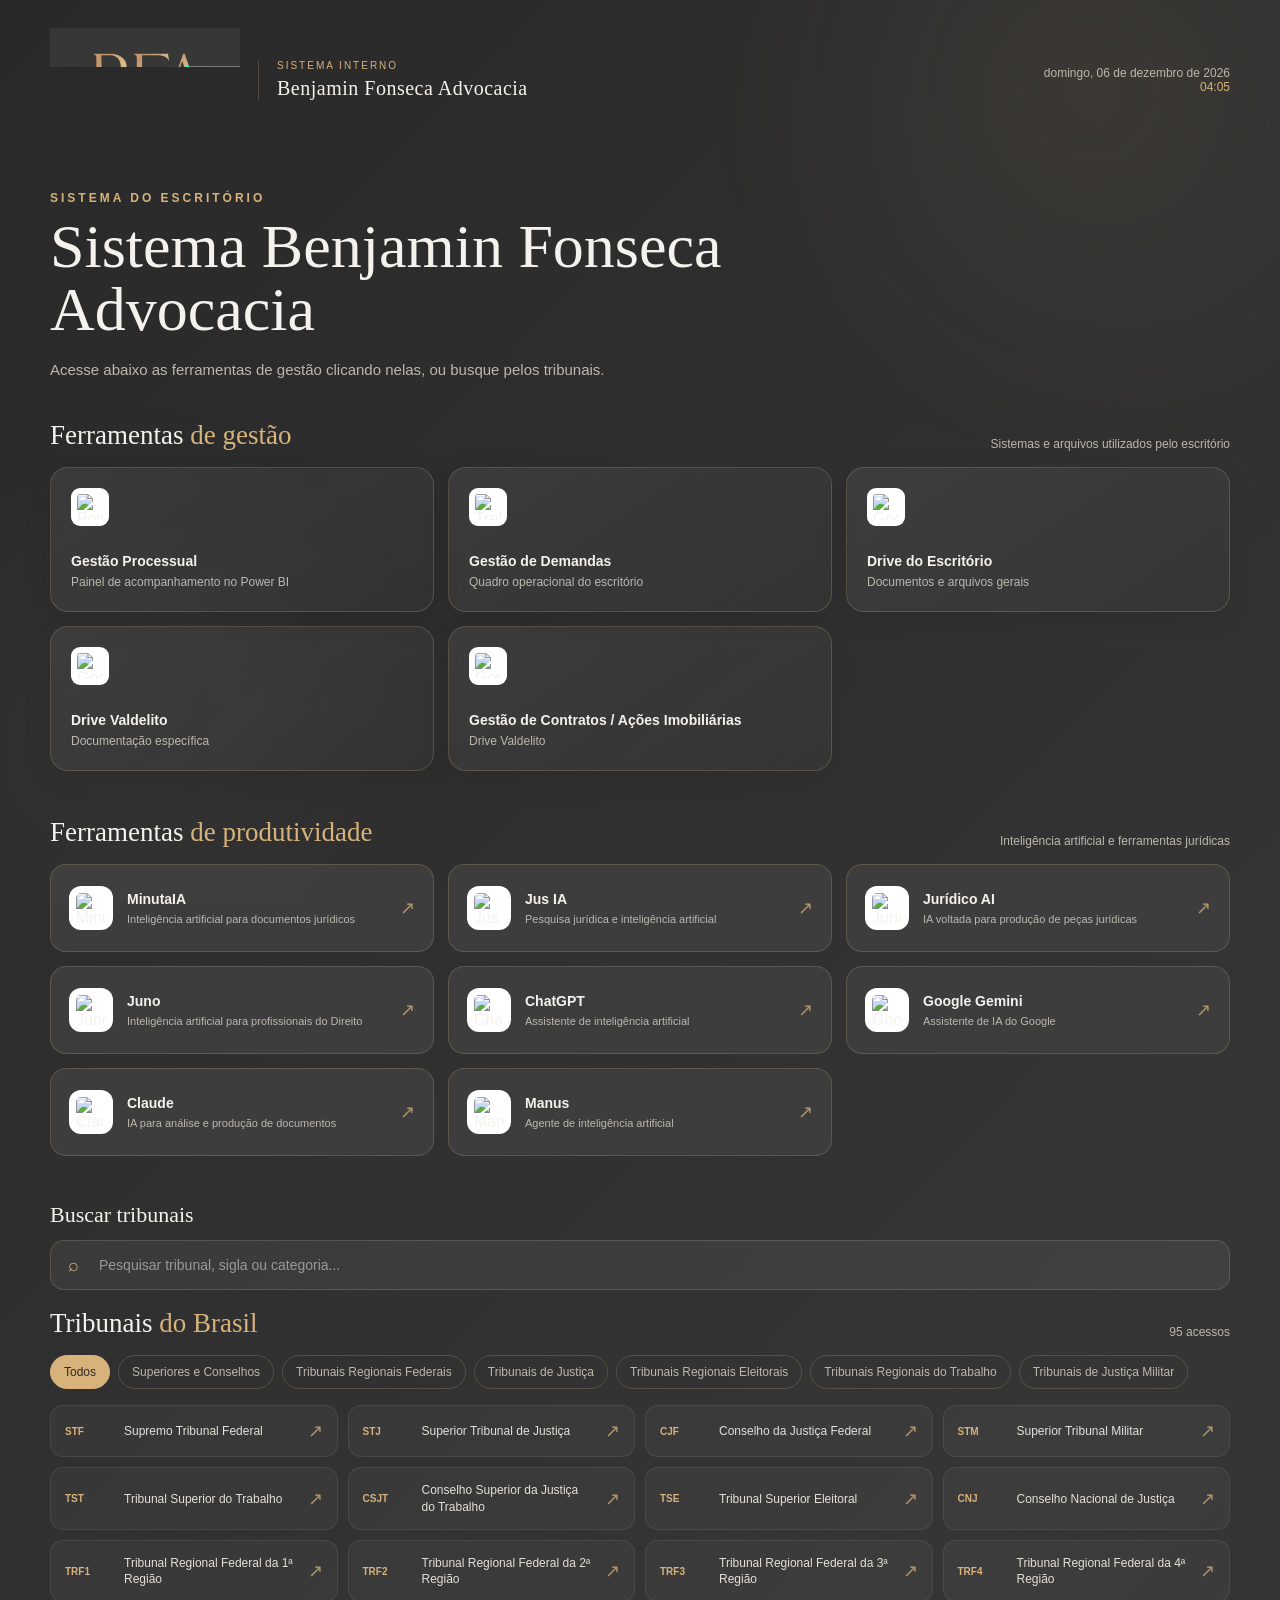
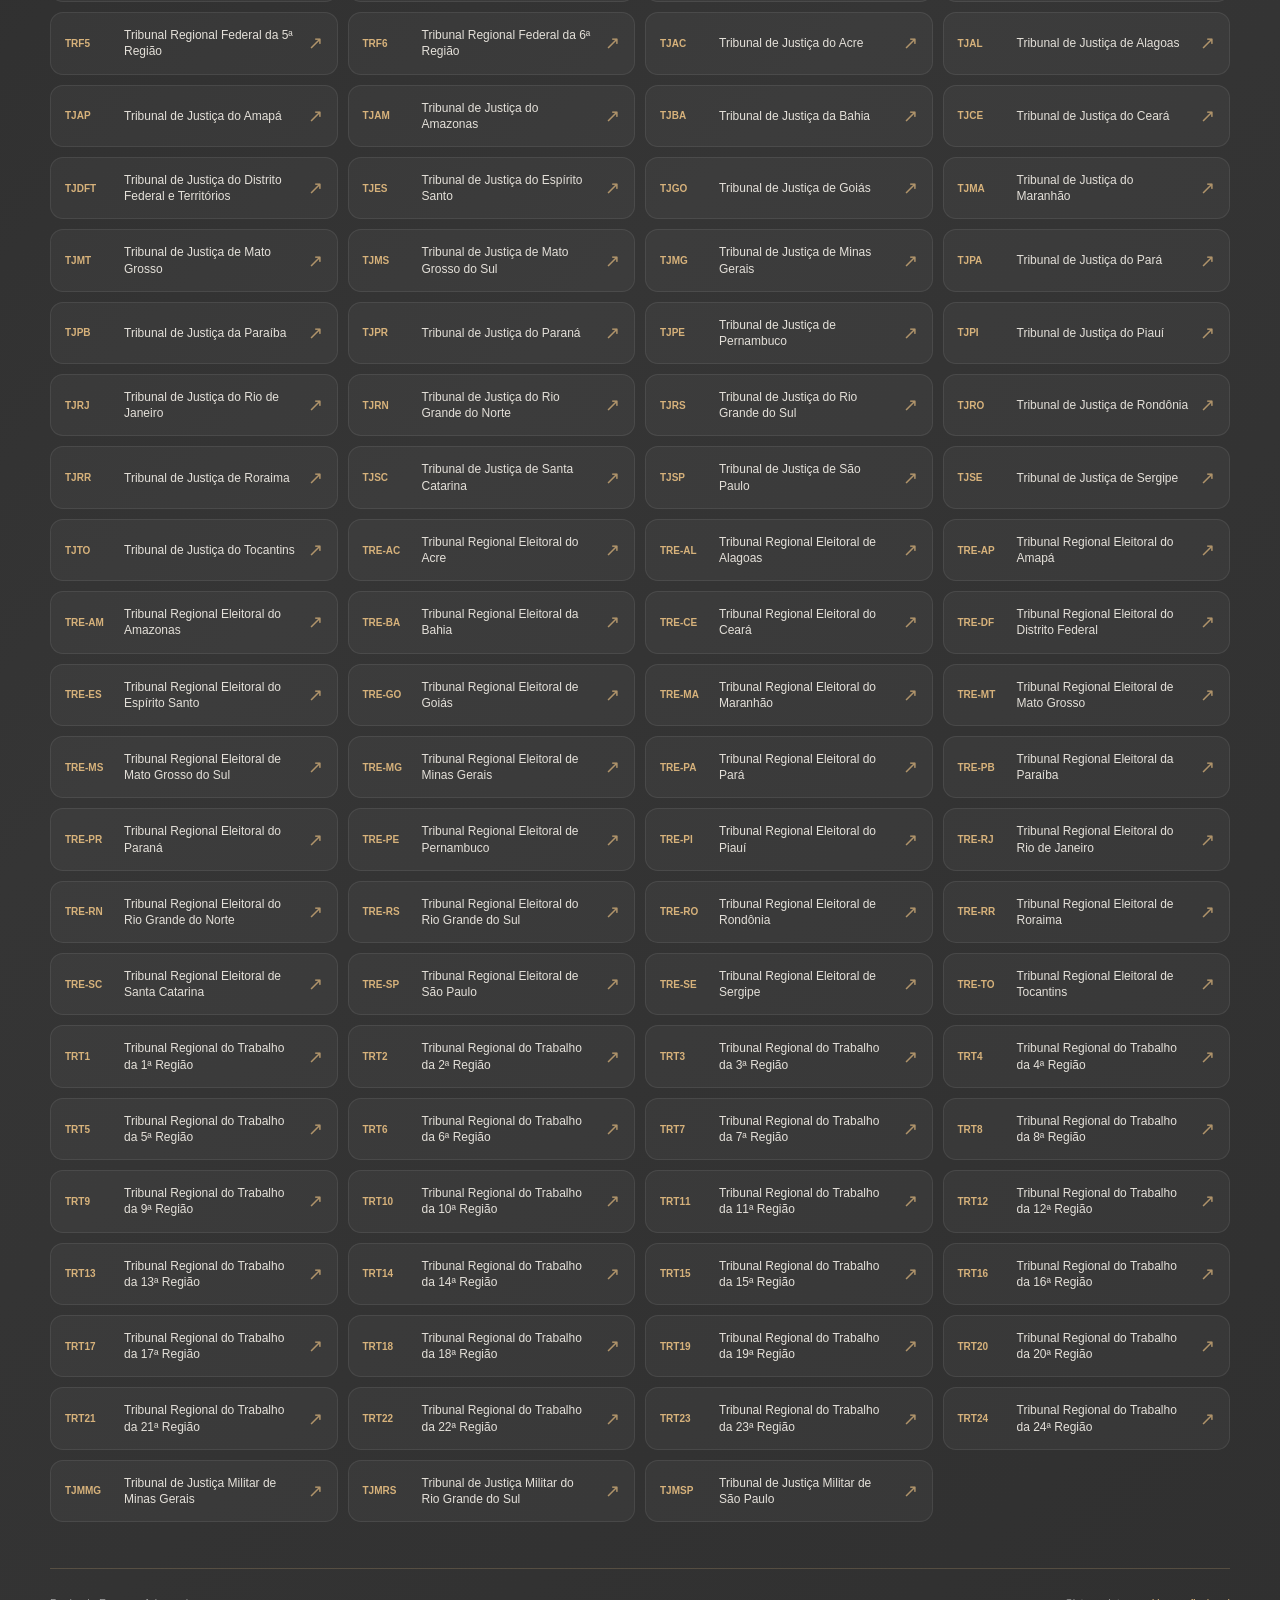
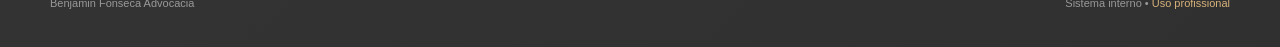
==== index.html @ 6e7e4b99 "INDEX" ====
<!DOCTYPE html>
<html lang="pt-BR">

<head>

<meta charset="UTF-8">
<meta name="viewport" content="width=device-width, initial-scale=1.0">

<title>Sistema Benjamin Fonseca Advocacia</title>

<meta
  name="description"
  content="Sistema interno do escritório Benjamin Fonseca Advocacia."
>

<style>

/* =========================================================
   CONFIGURAÇÕES
========================================================= */

:root{

  --bg:#353535;
  --bg-deep:#292929;

  --panel:#3d3d3d;
  --panel-2:#444444;

  --gold:#d7b27b;
  --gold-light:#efd5a8;

  --text:#f5f2ed;
  --muted:#bdb7ae;

  --border:rgba(215,178,123,.22);

  --shadow:0 20px 55px rgba(0,0,0,.25);

  --radius:18px;

}


/* =========================================================
   BASE
========================================================= */

*{
  box-sizing:border-box;
}

html{
  scroll-behavior:smooth;
}

body{

  margin:0;

  background:
    linear-gradient(
      135deg,
      var(--bg-deep),
      var(--bg) 55%,
      #303030
    );

  color:var(--text);

  font-family:
    Inter,
    Segoe UI,
    Arial,
    sans-serif;

  min-height:100vh;

}

body::before{

  content:"";

  position:fixed;

  inset:0;

  pointer-events:none;

  background:

    radial-gradient(
      circle at 85% 10%,
      rgba(215,178,123,.08),
      transparent 28%
    ),

    radial-gradient(
      circle at 10% 80%,
      rgba(255,255,255,.025),
      transparent 25%
    );

}

a{
  color:inherit;
  text-decoration:none;
}

.container{

  width:min(
    1180px,
    calc(100% - 32px)
  );

  margin:auto;

}


/* =========================================================
   HEADER
========================================================= */

header{
  padding:28px 0 10px;
}

.topbar{

  display:flex;

  align-items:center;

  justify-content:space-between;

  gap:24px;

}

.brand{

  display:flex;

  align-items:center;

  gap:18px;

}

.logo{

  width:190px;

  max-width:42vw;

  height:auto;

  display:block;

}

.brand-copy{

  border-left:1px solid var(--border);

  padding-left:18px;

}

.brand-copy small{

  display:block;

  color:var(--gold);

  letter-spacing:2px;

  text-transform:uppercase;

  font-size:10px;

  margin-bottom:6px;

}

.brand-copy strong{

  font-family:Georgia,serif;

  font-weight:500;

  font-size:20px;

  letter-spacing:.5px;

}

.clock{

  color:var(--muted);

  font-size:12px;

  text-align:right;

}


/* =========================================================
   HERO
========================================================= */

.hero{

  padding:48px 0 38px;

}

.eyebrow{

  color:var(--gold);

  font-size:12px;

  text-transform:uppercase;

  letter-spacing:3px;

  font-weight:700;

}

h1{

  font-family:Georgia,serif;

  font-size:
    clamp(
      34px,
      5vw,
      62px
    );

  font-weight:400;

  line-height:1.02;

  margin:10px 0 16px;

  max-width:780px;

}

.hero p{

  color:var(--muted);

  max-width:720px;

  font-size:15px;

  line-height:1.7;

  margin:0;

}


/* =========================================================
   SEÇÕES
========================================================= */

.section{

  margin:0 0 46px;

}

.section-head{

  display:flex;

  align-items:end;

  justify-content:space-between;

  gap:20px;

  margin-bottom:16px;

}

.section-title{

  font-family:Georgia,serif;

  font-size:27px;

  font-weight:400;

  margin:0;

}

.section-title span{
  color:var(--gold);
}

.section-sub{

  font-size:12px;

  color:var(--muted);

}


/* =========================================================
   FERRAMENTAS DE GESTÃO
========================================================= */

.management-grid{

  display:grid;

  grid-template-columns:
    repeat(
      3,
      1fr
    );

  gap:14px;

}

.management-card{

  background:

    linear-gradient(
      145deg,
      rgba(255,255,255,.065),
      rgba(255,255,255,.025)
    );

  border:1px solid var(--border);

  padding:20px;

  border-radius:var(--radius);

  min-height:145px;

  display:flex;

  flex-direction:column;

  justify-content:space-between;

  gap:22px;

  transition:.22s;

  box-shadow:
    0 8px 30px rgba(0,0,0,.08);

}

.management-card:hover{

  transform:translateY(-4px);

  border-color:
    rgba(
      215,
      178,
      123,
      .55
    );

  box-shadow:var(--shadow);

}


/* LOGOS DE SISTEMAS */

.system-logo{

  width:38px;

  height:38px;

  object-fit:contain;

  background:#fff;

  border-radius:9px;

  padding:6px;

}

.management-card h3{

  margin:0 0 5px;

  font-size:14px;

  font-weight:700;

}

.management-card p{

  margin:0;

  color:var(--muted);

  font-size:12px;

  line-height:1.45;

}


/* =========================================================
   PRODUTIVIDADE
========================================================= */

.productivity-grid{

  display:grid;

  grid-template-columns:
    repeat(
      3,
      1fr
    );

  gap:14px;

}

.productivity-card{

  background:var(--panel);

  border:1px solid var(--border);

  border-radius:16px;

  padding:18px;

  display:flex;

  align-items:center;

  gap:14px;

  min-height:88px;

  transition:.2s;

}

.productivity-card:hover{

  background:var(--panel-2);

  transform:translateY(-2px);

  border-color:
    rgba(
      215,
      178,
      123,
      .5
    );

}

.productivity-logo{

  width:44px;

  height:44px;

  border-radius:12px;

  background:#fff;

  padding:7px;

  object-fit:contain;

  flex:none;

}

.productivity-info{

  min-width:0;

  flex:1;

}

.productivity-title{

  font-size:14px;

  font-weight:700;

  margin-bottom:5px;

}

.productivity-desc{

  font-size:11px;

  color:var(--muted);

  line-height:1.35;

}

.arrow{

  color:var(--gold);

  font-size:18px;

  opacity:.75;

}


/* =========================================================
   PESQUISA DE TRIBUNAIS
========================================================= */

.search-section{

  margin-top:8px;

  margin-bottom:18px;

}

.search-section-title{

  font-family:Georgia,serif;

  font-size:22px;

  font-weight:400;

  margin:0 0 12px;

}

.search-wrap{

  position:relative;

}

.search{

  width:100%;

  padding:
    16px
    20px
    16px
    48px;

  background:
    rgba(
      255,
      255,
      255,
      .055
    );

  border:
    1px
    solid
    var(--border);

  border-radius:14px;

  color:var(--text);

  font-size:14px;

  outline:none;

  transition:.2s;

}

.search:focus{

  border-color:var(--gold);

  box-shadow:
    0 0 0 3px
    rgba(
      215,
      178,
      123,
      .1
    );

}

.search::placeholder{
  color:#999;
}

.search-icon{

  position:absolute;

  left:18px;

  top:50%;

  transform:
    translateY(-50%);

  color:var(--gold);

  font-size:18px;

}


/* =========================================================
   FILTROS
========================================================= */

.tribunal-toolbar{

  display:flex;

  gap:8px;

  flex-wrap:wrap;

  margin-bottom:16px;

}

.filter{

  border:
    1px
    solid
    var(--border);

  background:transparent;

  color:var(--muted);

  padding:
    9px
    13px;

  border-radius:999px;

  cursor:pointer;

  font-size:12px;

  transition:.2s;

}

.filter:hover,
.filter.active{

  background:var(--gold);

  border-color:var(--gold);

  color:#2c2a27;

}


/* =========================================================
   TRIBUNAIS
========================================================= */

.tribunal-grid{

  display:grid;

  grid-template-columns:
    repeat(
      4,
      1fr
    );

  gap:10px;

}

.tribunal{

  background:
    rgba(
      255,
      255,
      255,
      .035
    );

  border:
    1px
    solid
    rgba(
      255,
      255,
      255,
      .08
    );

  border-radius:13px;

  padding:14px;

  display:flex;

  align-items:center;

  gap:11px;

  transition:.2s;

}

.tribunal:hover{

  border-color:var(--gold);

  background:
    rgba(
      215,
      178,
      123,
      .07
    );

}

.tribunal .sigla{

  font-size:10px;

  font-weight:800;

  color:var(--gold);

  min-width:48px;

}

.tribunal .nome{

  font-size:12px;

  line-height:1.35;

  color:#e4e0d9;

  flex:1;

}

.empty{

  display:none;

  text-align:center;

  color:var(--muted);

  padding:40px;

  border:
    1px dashed
    var(--border);

  border-radius:14px;

}


/* =========================================================
   FOOTER
========================================================= */

footer{

  border-top:
    1px
    solid
    var(--border);

  margin-top:55px;

  padding:
    28px
    0
    38px;

  color:#999;

  font-size:11px;

  display:flex;

  justify-content:space-between;

  gap:20px;

}

.gold{
  color:var(--gold);
}


/* =========================================================
   RESPONSIVIDADE
========================================================= */

@media(max-width:1050px){

  .management-grid{

    grid-template-columns:
      repeat(
        2,
        1fr
      );

  }

  .productivity-grid{

    grid-template-columns:
      repeat(
        2,
        1fr
      );

  }

  .tribunal-grid{

    grid-template-columns:
      repeat(
        3,
        1fr
      );

  }

}


@media(max-width:700px){

  .container{

    width:
      min(
        100% - 22px,
        1180px
      );

  }

  .topbar{

    align-items:flex-start;

  }

  .brand-copy{

    display:none;

  }

  .logo{

    width:155px;

  }

  .clock{

    font-size:10px;

  }

  .hero{

    padding-top:30px;

  }

  .management-grid,
  .productivity-grid,
  .tribunal-grid{

    grid-template-columns:1fr;

  }

  .section-head{

    display:block;

  }

  .section-sub{

    margin-top:5px;

  }

  footer{

    display:block;

  }

  footer div+div{

    margin-top:8px;

  }

}

</style>

</head>


<body>


<!-- =====================================================
     HEADER
===================================================== -->

<header>

  <div class="container topbar">

    <div class="brand">

      <img
        class="logo"
        src="[data-uri]"
        alt="Benjamin Fonseca Advocacia"
      >

      <div class="brand-copy">

        <small>
          Sistema interno
        </small>

        <strong>
          Benjamin Fonseca Advocacia
        </strong>

      </div>

    </div>


    <div
      class="clock"
      id="clock"
    ></div>

  </div>

</header>


<main class="container">


<!-- =====================================================
     HERO
===================================================== -->

<section class="hero">

  <div class="eyebrow">
    Sistema do escritório
  </div>

  <h1>
    Sistema Benjamin Fonseca Advocacia
  </h1>

  <p>
    Acesse abaixo as ferramentas de gestão clicando nelas,
    ou busque pelos tribunais.
  </p>

</section>


<!-- =====================================================
     FERRAMENTAS DE GESTÃO
===================================================== -->

<section class="section">

  <div class="section-head">

    <h2 class="section-title">
      Ferramentas <span>de gestão</span>
    </h2>

    <div class="section-sub">
      Sistemas e arquivos utilizados pelo escritório
    </div>

  </div>


  <div class="management-grid">


    <!-- POWER BI -->

    <a
      class="management-card"
      href="https://app.powerbi.com/view?r=eyJrIjoiNjU4NDcyMmMtZjQxNy00ODdjLTg0ZmMtYjk2MGNjM2FkNTk2IiwidCI6IjFmM2RkMmViLTkyODQtNGFjNi05ZjdhLTgzMzg2NzQ4YzA4NSJ9"
      target="_blank"
      rel="noopener"
    >

      <img
        class="system-logo"
        src="https://cdn.jsdelivr.net/gh/callback-io/allogo@main/public/logos/microsoft-power-bi/icon.svg"
        alt="Power BI"
      >

      <div>

        <h3>
          Gestão Processual
        </h3>

        <p>
          Painel de acompanhamento no Power BI
        </p>

      </div>

    </a>


    <!-- TRELLO -->

    <a
      class="management-card"
      href="https://trello.com/invite/b/674753f0cdec78a2918a9892/ATTI285c50447ba56c306487909a9721a64515A91D41/bfa-escritorio"
      target="_blank"
      rel="noopener"
    >

      <img
        class="system-logo"
        src="https://cdn.simpleicons.org/trello"
        alt="Trello"
      >

      <div>

        <h3>
          Gestão de Demandas
        </h3>

        <p>
          Quadro operacional do escritório
        </p>

      </div>

    </a>


    <!-- DRIVE ESCRITÓRIO -->

    <a
      class="management-card"
      href="https://drive.google.com/drive/folders/1m3Hf25ZD8gR4H83LmfCGRsY1KVlo8OyO?usp=drive_link"
      target="_blank"
      rel="noopener"
    >

      <img
        class="system-logo"
        src="https://cdn.simpleicons.org/googledrive"
        alt="Google Drive"
      >

      <div>

        <h3>
          Drive do Escritório
        </h3>

        <p>
          Documentos e arquivos gerais
        </p>

      </div>

    </a>


    <!-- DRIVE VALDELITO -->

    <a
      class="management-card"
      href="https://drive.google.com/drive/folders/1L8uz18mrpIVjkOzMv6C6_qCUhYtvR7qI?usp=drive_link"
      target="_blank"
      rel="noopener"
    >

      <img
        class="system-logo"
        src="https://cdn.simpleicons.org/googledrive"
        alt="Google Drive"
      >

      <div>

        <h3>
          Drive Valdelito
        </h3>

        <p>
          Documentação específica
        </p>

      </div>

    </a>


    <!-- GESTÃO DE CONTRATOS -->

    <a
      class="management-card"
      href="https://drive.google.com/drive/folders/1Rdos-6yvR7OeaDCBEQgRbEMdGSjnVntN?usp=drive_link"
      target="_blank"
      rel="noopener"
    >

      <img
        class="system-logo"
        src="https://cdn.simpleicons.org/googledrive"
        alt="Google Drive"
      >

      <div>

        <h3>
          Gestão de Contratos / Ações Imobiliárias
        </h3>

        <p>
          Drive Valdelito
        </p>

      </div>

    </a>


  </div>

</section>


<!-- =====================================================
     FERRAMENTAS DE PRODUTIVIDADE
===================================================== -->

<section class="section">

  <div class="section-head">

    <h2 class="section-title">
      Ferramentas <span>de produtividade</span>
    </h2>

    <div class="section-sub">
      Inteligência artificial e ferramentas jurídicas
    </div>

  </div>


  <div class="productivity-grid">


    <!-- MINUTA IA -->

    <a
      class="productivity-card"
      href="https://www.minutaia.com.br/login?callbackUrl=https%3A%2F%2Fminutaia.com.br%2Fhome"
      target="_blank"
      rel="noopener"
    >

      <img
        class="productivity-logo"
        src="https://www.google.com/s2/favicons?sz=128&domain=minutaia.com.br"
        alt="MinutaIA"
      >

      <div class="productivity-info">

        <div class="productivity-title">
          MinutaIA
        </div>

        <div class="productivity-desc">
          Inteligência artificial para documentos jurídicos
        </div>

      </div>

      <div class="arrow">
        ↗
      </div>

    </a>


    <!-- JUS IA -->

    <a
      class="productivity-card"
      href="https://ia.jusbrasil.com.br/conversa"
      target="_blank"
      rel="noopener"
    >

      <img
        class="productivity-logo"
        src="https://www.google.com/s2/favicons?sz=128&domain=ia.jusbrasil.com.br"
        alt="Jus IA"
      >

      <div class="productivity-info">

        <div class="productivity-title">
          Jus IA
        </div>

        <div class="productivity-desc">
          Pesquisa jurídica e inteligência artificial
        </div>

      </div>

      <div class="arrow">
        ↗
      </div>

    </a>


    <!-- JURÍDICO AI -->

    <a
      class="productivity-card"
      href="https://juridico.ai/"
      target="_blank"
      rel="noopener"
    >

      <img
        class="productivity-logo"
        src="https://www.google.com/s2/favicons?sz=128&domain=juridico.ai"
        alt="Jurídico AI"
      >

      <div class="productivity-info">

        <div class="productivity-title">
          Jurídico AI
        </div>

        <div class="productivity-desc">
          IA voltada para produção de peças jurídicas
        </div>

      </div>

      <div class="arrow">
        ↗
      </div>

    </a>


    <!-- JUNO -->

    <a
      class="productivity-card"
      href="https://juno.ia.br/"
      target="_blank"
      rel="noopener"
    >

      <img
        class="productivity-logo"
        src="https://www.google.com/s2/favicons?sz=128&domain=juno.ia.br"
        alt="Juno"
      >

      <div class="productivity-info">

        <div class="productivity-title">
          Juno
        </div>

        <div class="productivity-desc">
          Inteligência artificial para profissionais do Direito
        </div>

      </div>

      <div class="arrow">
        ↗
      </div>

    </a>


    <!-- CHATGPT -->

    <a
      class="productivity-card"
      href="https://chatgpt.com/"
      target="_blank"
      rel="noopener"
    >

      <img
        class="productivity-logo"
        src="https://cdn.simpleicons.org/openai"
        alt="ChatGPT"
      >

      <div class="productivity-info">

        <div class="productivity-title">
          ChatGPT
        </div>

        <div class="productivity-desc">
          Assistente de inteligência artificial
        </div>

      </div>

      <div class="arrow">
        ↗
      </div>

    </a>


    <!-- GEMINI -->

    <a
      class="productivity-card"
      href="https://gemini.google.com/"
      target="_blank"
      rel="noopener"
    >

      <img
        class="productivity-logo"
        src="https://cdn.simpleicons.org/googlegemini"
        alt="Google Gemini"
      >

      <div class="productivity-info">

        <div class="productivity-title">
          Google Gemini
        </div>

        <div class="productivity-desc">
          Assistente de IA do Google
        </div>

      </div>

      <div class="arrow">
        ↗
      </div>

    </a>


    <!-- CLAUDE -->

    <a
      class="productivity-card"
      href="https://claude.ai/"
      target="_blank"
      rel="noopener"
    >

      <img
        class="productivity-logo"
        src="https://cdn.simpleicons.org/claude"
        alt="Claude"
      >

      <div class="productivity-info">

        <div class="productivity-title">
          Claude
        </div>

        <div class="productivity-desc">
          IA para análise e produção de documentos
        </div>

      </div>

      <div class="arrow">
        ↗
      </div>

    </a>


    <!-- MANUS -->

    <a
      class="productivity-card"
      href="https://manus.im/app"
      target="_blank"
      rel="noopener"
    >

      <img
        class="productivity-logo"
        src="https://www.google.com/s2/favicons?sz=128&domain=manus.im"
        alt="Manus"
      >

      <div class="productivity-info">

        <div class="productivity-title">
          Manus
        </div>

        <div class="productivity-desc">
          Agente de inteligência artificial
        </div>

      </div>

      <div class="arrow">
        ↗
      </div>

    </a>


  </div>

</section>


<!-- =====================================================
     BUSCA DE TRIBUNAIS
===================================================== -->

<section class="search-section">

  <h2 class="search-section-title">
    Buscar tribunais
  </h2>

  <div class="search-wrap">

    <span class="search-icon">
      ⌕
    </span>

    <input
      id="search"
      class="search"
      type="search"
      placeholder="Pesquisar tribunal, sigla ou categoria..."
      autocomplete="off"
    >

  </div>

</section>


<!-- =====================================================
     TRIBUNAIS
===================================================== -->

<section
  class="section"
  id="tribunais"
>

  <div class="section-head">

    <h2 class="section-title">
      Tribunais <span>do Brasil</span>
    </h2>

    <div
      class="section-sub"
      id="count"
    ></div>

  </div>


  <div
    class="tribunal-toolbar"
    id="filters"
  ></div>


  <div
    class="tribunal-grid"
    id="tribunals"
  ></div>


  <div
    class="empty"
    id="empty"
  >
    Nenhum tribunal encontrado para a pesquisa.
  </div>

</section>


</main>


<!-- =====================================================
     FOOTER
===================================================== -->

<footer class="container">

  <div>
    Benjamin Fonseca Advocacia
  </div>

  <div>
    Sistema interno •
    <span class="gold">
      Uso profissional
    </span>
  </div>

</footer>


<script>


/* =========================================================
   TRIBUNAIS
========================================================= */

const tribunais = {


  "Superiores e Conselhos": [

    [
      "STF",
      "Supremo Tribunal Federal",
      "https://www.stf.jus.br/"
    ],

    [
      "STJ",
      "Superior Tribunal de Justiça",
      "https://www.stj.jus.br/"
    ],

    [
      "CJF",
      "Conselho da Justiça Federal",
      "https://www.cjf.jus.br/"
    ],

    [
      "STM",
      "Superior Tribunal Militar",
      "https://www.stm.jus.br/"
    ],

    [
      "TST",
      "Tribunal Superior do Trabalho",
      "https://www.tst.jus.br/"
    ],

    [
      "CSJT",
      "Conselho Superior da Justiça do Trabalho",
      "https://www.csjt.jus.br/"
    ],

    [
      "TSE",
      "Tribunal Superior Eleitoral",
      "https://www.tse.jus.br/"
    ],

    [
      "CNJ",
      "Conselho Nacional de Justiça",
      "https://www.cnj.jus.br/"
    ]

  ],


  "Tribunais Regionais Federais": [

    [
      "TRF1",
      "Tribunal Regional Federal da 1ª Região",
      "https://www.trf1.jus.br/"
    ],

    [
      "TRF2",
      "Tribunal Regional Federal da 2ª Região",
      "https://www.trf2.jus.br/"
    ],

    [
      "TRF3",
      "Tribunal Regional Federal da 3ª Região",
      "https://www.trf3.jus.br/"
    ],

    [
      "TRF4",
      "Tribunal Regional Federal da 4ª Região",
      "https://www.trf4.jus.br/"
    ],

    [
      "TRF5",
      "Tribunal Regional Federal da 5ª Região",
      "https://www.trf5.jus.br/"
    ],

    [
      "TRF6",
      "Tribunal Regional Federal da 6ª Região",
      "https://www.trf6.jus.br/"
    ]

  ],


  "Tribunais de Justiça": [

    [
      "TJAC",
      "Tribunal de Justiça do Acre",
      "https://www.tjac.jus.br/"
    ],

    [
      "TJAL",
      "Tribunal de Justiça de Alagoas",
      "https://www.tjal.jus.br/"
    ],

    [
      "TJAP",
      "Tribunal de Justiça do Amapá",
      "https://www.tjap.jus.br/"
    ],

    [
      "TJAM",
      "Tribunal de Justiça do Amazonas",
      "https://www.tjam.jus.br/"
    ],

    [
      "TJBA",
      "Tribunal de Justiça da Bahia",
      "https://www.tjba.jus.br/"
    ],

    [
      "TJCE",
      "Tribunal de Justiça do Ceará",
      "https://www.tjce.jus.br/"
    ],

    [
      "TJDFT",
      "Tribunal de Justiça do Distrito Federal e Territórios",
      "https://www.tjdft.jus.br/"
    ],

    [
      "TJES",
      "Tribunal de Justiça do Espírito Santo",
      "https://www.tjes.jus.br/"
    ],

    [
      "TJGO",
      "Tribunal de Justiça de Goiás",
      "https://www.tjgo.jus.br/"
    ],

    [
      "TJMA",
      "Tribunal de Justiça do Maranhão",
      "https://www.tjma.jus.br/"
    ],

    [
      "TJMT",
      "Tribunal de Justiça de Mato Grosso",
      "https://www.tjmt.jus.br/"
    ],

    [
      "TJMS",
      "Tribunal de Justiça de Mato Grosso do Sul",
      "https://www.tjms.jus.br/"
    ],

    [
      "TJMG",
      "Tribunal de Justiça de Minas Gerais",
      "https://www.tjmg.jus.br/"
    ],

    [
      "TJPA",
      "Tribunal de Justiça do Pará",
      "https://www.tjpa.jus.br/"
    ],

    [
      "TJPB",
      "Tribunal de Justiça da Paraíba",
      "https://www.tjpb.jus.br/"
    ],

    [
      "TJPR",
      "Tribunal de Justiça do Paraná",
      "https://www.tjpr.jus.br/"
    ],

    [
      "TJPE",
      "Tribunal de Justiça de Pernambuco",
      "https://www.tjpe.jus.br/"
    ],

    [
      "TJPI",
      "Tribunal de Justiça do Piauí",
      "https://www.tjpi.jus.br/"
    ],

    [
      "TJRJ",
      "Tribunal de Justiça do Rio de Janeiro",
      "https://www.tjrj.jus.br/"
    ],

    [
      "TJRN",
      "Tribunal de Justiça do Rio Grande do Norte",
      "https://www.tjrn.jus.br/"
    ],

    [
      "TJRS",
      "Tribunal de Justiça do Rio Grande do Sul",
      "https://www.tjrs.jus.br/"
    ],

    [
      "TJRO",
      "Tribunal de Justiça de Rondônia",
      "https://www.tjro.jus.br/"
    ],

    [
      "TJRR",
      "Tribunal de Justiça de Roraima",
      "https://www.tjrr.jus.br/"
    ],

    [
      "TJSC",
      "Tribunal de Justiça de Santa Catarina",
      "https://www.tjsc.jus.br/"
    ],

    [
      "TJSP",
      "Tribunal de Justiça de São Paulo",
      "https://www.tjsp.jus.br/"
    ],

    [
      "TJSE",
      "Tribunal de Justiça de Sergipe",
      "https://www.tjse.jus.br/"
    ],

    [
      "TJTO",
      "Tribunal de Justiça do Tocantins",
      "https://www.tjto.jus.br/"
    ]

  ],


  "Tribunais Regionais Eleitorais": [

    ["TRE-AC","Tribunal Regional Eleitoral do Acre","https://www.tre-ac.jus.br/"],
    ["TRE-AL","Tribunal Regional Eleitoral de Alagoas","https://www.tre-al.jus.br/"],
    ["TRE-AP","Tribunal Regional Eleitoral do Amapá","https://www.tre-ap.jus.br/"],
    ["TRE-AM","Tribunal Regional Eleitoral do Amazonas","https://www.tre-am.jus.br/"],
    ["TRE-BA","Tribunal Regional Eleitoral da Bahia","https://www.tre-ba.jus.br/"],
    ["TRE-CE","Tribunal Regional Eleitoral do Ceará","https://www.tre-ce.jus.br/"],
    ["TRE-DF","Tribunal Regional Eleitoral do Distrito Federal","https://www.tre-df.jus.br/"],
    ["TRE-ES","Tribunal Regional Eleitoral do Espírito Santo","https://www.tre-es.jus.br/"],
    ["TRE-GO","Tribunal Regional Eleitoral de Goiás","https://www.tre-go.jus.br/"],
    ["TRE-MA","Tribunal Regional Eleitoral do Maranhão","https://www.tre-ma.jus.br/"],
    ["TRE-MT","Tribunal Regional Eleitoral de Mato Grosso","https://www.tre-mt.jus.br/"],
    ["TRE-MS","Tribunal Regional Eleitoral de Mato Grosso do Sul","https://www.tre-ms.jus.br/"],
    ["TRE-MG","Tribunal Regional Eleitoral de Minas Gerais","https://www.tre-mg.jus.br/"],
    ["TRE-PA","Tribunal Regional Eleitoral do Pará","https://www.tre-pa.jus.br/"],
    ["TRE-PB","Tribunal Regional Eleitoral da Paraíba","https://www.tre-pb.jus.br/"],
    ["TRE-PR","Tribunal Regional Eleitoral do Paraná","https://www.tre-pr.jus.br/"],
    ["TRE-PE","Tribunal Regional Eleitoral de Pernambuco","https://www.tre-pe.jus.br/"],
    ["TRE-PI","Tribunal Regional Eleitoral do Piauí","https://www.tre-pi.jus.br/"],
    ["TRE-RJ","Tribunal Regional Eleitoral do Rio de Janeiro","https://www.tre-rj.jus.br/"],
    ["TRE-RN","Tribunal Regional Eleitoral do Rio Grande do Norte","https://www.tre-rn.jus.br/"],
    ["TRE-RS","Tribunal Regional Eleitoral do Rio Grande do Sul","https://www.tre-rs.jus.br/"],
    ["TRE-RO","Tribunal Regional Eleitoral de Rondônia","https://www.tre-ro.jus.br/"],
    ["TRE-RR","Tribunal Regional Eleitoral de Roraima","https://www.tre-rr.jus.br/"],
    ["TRE-SC","Tribunal Regional Eleitoral de Santa Catarina","https://www.tre-sc.jus.br/"],
    ["TRE-SP","Tribunal Regional Eleitoral de São Paulo","https://www.tre-sp.jus.br/"],
    ["TRE-SE","Tribunal Regional Eleitoral de Sergipe","https://www.tre-se.jus.br/"],
    ["TRE-TO","Tribunal Regional Eleitoral de Tocantins","https://www.tre-to.jus.br/"]

  ],


  "Tribunais Regionais do Trabalho": [

    ["TRT1","Tribunal Regional do Trabalho da 1ª Região","https://www.trt1.jus.br/"],
    ["TRT2","Tribunal Regional do Trabalho da 2ª Região","https://www.trt2.jus.br/"],
    ["TRT3","Tribunal Regional do Trabalho da 3ª Região","https://www.trt3.jus.br/"],
    ["TRT4","Tribunal Regional do Trabalho da 4ª Região","https://www.trt4.jus.br/"],
    ["TRT5","Tribunal Regional do Trabalho da 5ª Região","https://www.trt5.jus.br/"],
    ["TRT6","Tribunal Regional do Trabalho da 6ª Região","https://www.trt6.jus.br/"],
    ["TRT7","Tribunal Regional do Trabalho da 7ª Região","https://www.trt7.jus.br/"],
    ["TRT8","Tribunal Regional do Trabalho da 8ª Região","https://www.trt8.jus.br/"],
    ["TRT9","Tribunal Regional do Trabalho da 9ª Região","https://www.trt9.jus.br/"],
    ["TRT10","Tribunal Regional do Trabalho da 10ª Região","https://www.trt10.jus.br/"],
    ["TRT11","Tribunal Regional do Trabalho da 11ª Região","https://www.trt11.jus.br/"],
    ["TRT12","Tribunal Regional do Trabalho da 12ª Região","https://www.trt12.jus.br/"],
    ["TRT13","Tribunal Regional do Trabalho da 13ª Região","https://www.trt13.jus.br/"],
    ["TRT14","Tribunal Regional do Trabalho da 14ª Região","https://www.trt14.jus.br/"],
    ["TRT15","Tribunal Regional do Trabalho da 15ª Região","https://www.trt15.jus.br/"],
    ["TRT16","Tribunal Regional do Trabalho da 16ª Região","https://www.trt16.jus.br/"],
    ["TRT17","Tribunal Regional do Trabalho da 17ª Região","https://www.trt17.jus.br/"],
    ["TRT18","Tribunal Regional do Trabalho da 18ª Região","https://www.trt18.jus.br/"],
    ["TRT19","Tribunal Regional do Trabalho da 19ª Região","https://www.trt19.jus.br/"],
    ["TRT20","Tribunal Regional do Trabalho da 20ª Região","https://www.trt20.jus.br/"],
    ["TRT21","Tribunal Regional do Trabalho da 21ª Região","https://www.trt21.jus.br/"],
    ["TRT22","Tribunal Regional do Trabalho da 22ª Região","https://www.trt22.jus.br/"],
    ["TRT23","Tribunal Regional do Trabalho da 23ª Região","https://www.trt23.jus.br/"],
    ["TRT24","Tribunal Regional do Trabalho da 24ª Região","https://www.trt24.jus.br/"]

  ],


  "Tribunais de Justiça Militar": [

    [
      "TJMMG",
      "Tribunal de Justiça Militar de Minas Gerais",
      "https://www.tjmmg.jus.br/"
    ],

    [
      "TJMRS",
      "Tribunal de Justiça Militar do Rio Grande do Sul",
      "https://www.tjmrs.jus.br/"
    ],

    [
      "TJMSP",
      "Tribunal de Justiça Militar de São Paulo",
      "https://www.tjmsp.jus.br/"
    ]

  ]

};


/* =========================================================
   TRANSFORMAR EM ARRAY ÚNICO
========================================================= */

const allItems =
  Object.entries(tribunais)
  .flatMap(
    ([categoria,itens]) =>
      itens.map(
        ([sigla,nome,url]) => ({
          categoria,
          sigla,
          nome,
          url
        })
      )
  );


/* =========================================================
   ELEMENTOS
========================================================= */

const filters =
  document.getElementById(
    "filters"
  );

const grid =
  document.getElementById(
    "tribunals"
  );

const search =
  document.getElementById(
    "search"
  );

const count =
  document.getElementById(
    "count"
  );

const empty =
  document.getElementById(
    "empty"
  );


let categoriaAtiva =
  "Todos";


/* =========================================================
   CRIAR FILTROS
========================================================= */

function criarFiltros(){

  const cats = [
    "Todos",
    ...Object.keys(tribunais)
  ];


  filters.innerHTML =
    cats.map(
      cat => `

        <button
          class="filter ${
            cat === "Todos"
              ? "active"
              : ""
          }"
          data-cat="${cat}"
        >
          ${cat}
        </button>

      `
    ).join("");


  filters
    .querySelectorAll(".filter")
    .forEach(
      btn => {

        btn.addEventListener(
          "click",
          () => {

            categoriaAtiva =
              btn.dataset.cat;


            filters
              .querySelectorAll(
                ".filter"
              )
              .forEach(
                b =>
                  b.classList.remove(
                    "active"
                  )
              );


            btn.classList.add(
              "active"
            );


            render();

          }
        );

      }
    );

}


/* =========================================================
   RENDER
========================================================= */

function render(){

  const q =
    search.value
      .trim()
      .toLowerCase();


  const filtered =
    allItems.filter(
      item => {

        const matchesCat =
          categoriaAtiva === "Todos" ||
          item.categoria ===
          categoriaAtiva;


        const haystack =
          `
          ${item.sigla}
          ${item.nome}
          ${item.categoria}
          `
          .toLowerCase();


        return (
          matchesCat &&
          haystack.includes(q)
        );

      }
    );


  grid.innerHTML =
    filtered.map(
      item => `

        <a
          class="tribunal"
          href="${item.url}"
          target="_blank"
          rel="noopener"
          title="${item.nome}"
        >

          <span class="sigla">
            ${item.sigla}
          </span>

          <span class="nome">
            ${item.nome}
          </span>

          <span class="arrow">
            ↗
          </span>

        </a>

      `
    ).join("");


  count.textContent =
    `${filtered.length} acesso${
      filtered.length === 1
        ? ""
        : "s"
    }`;


  empty.style.display =
    filtered.length
      ? "none"
      : "block";

}


/* =========================================================
   PESQUISA
========================================================= */

search.addEventListener(
  "input",
  render
);


/* =========================================================
   RELÓGIO
========================================================= */

function updateClock(){

  const now =
    new Date();


  const date =
    now.toLocaleDateString(
      "pt-BR",
      {
        weekday:"long",
        day:"2-digit",
        month:"long",
        year:"numeric"
      }
    );


  const time =
    now.toLocaleTimeString(
      "pt-BR",
      {
        hour:"2-digit",
        minute:"2-digit"
      }
    );


  document.getElementById(
    "clock"
  ).innerHTML =
    `
      ${date}
      <br>
      <span class="gold">
        ${time}
      </span>
    `;

}


/* =========================================================
   INICIAR
========================================================= */

criarFiltros();

render();

updateClock();

setInterval(
  updateClock,
  1000
);

</script>

</body>
</html>
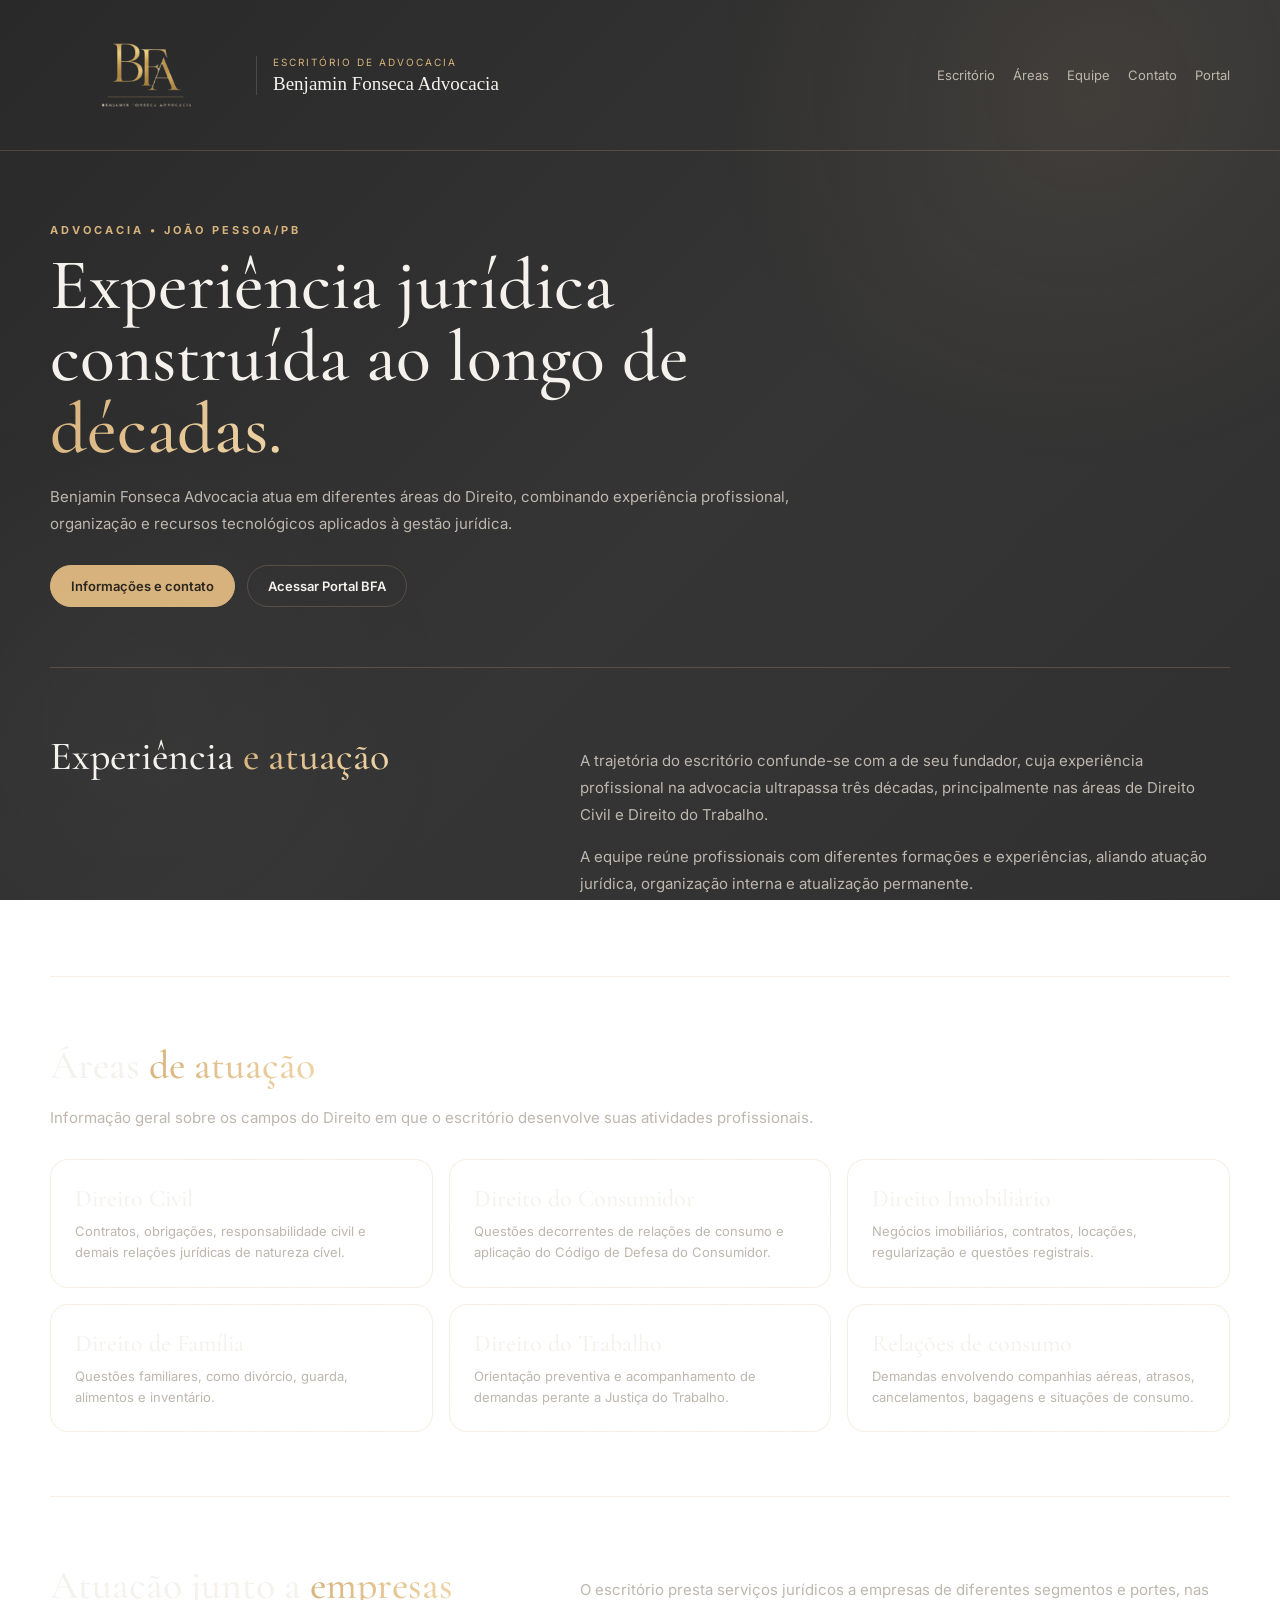
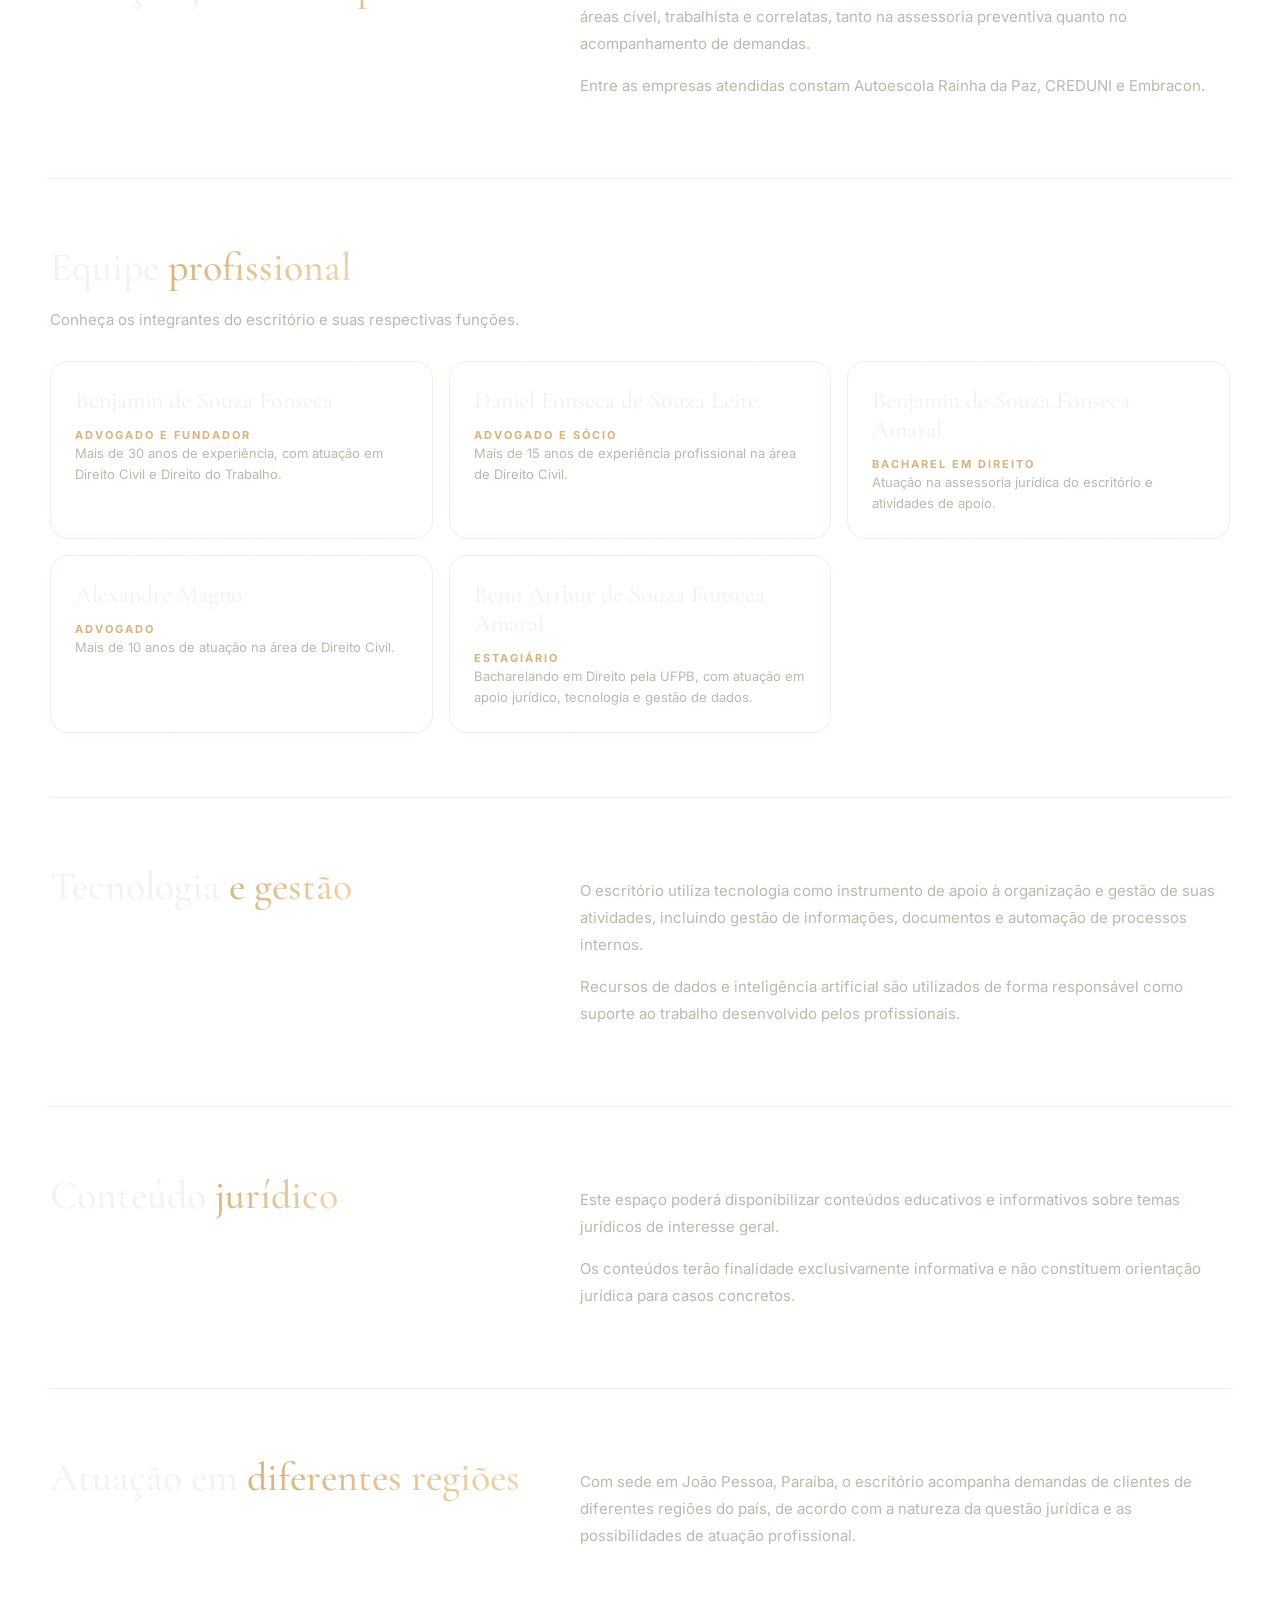
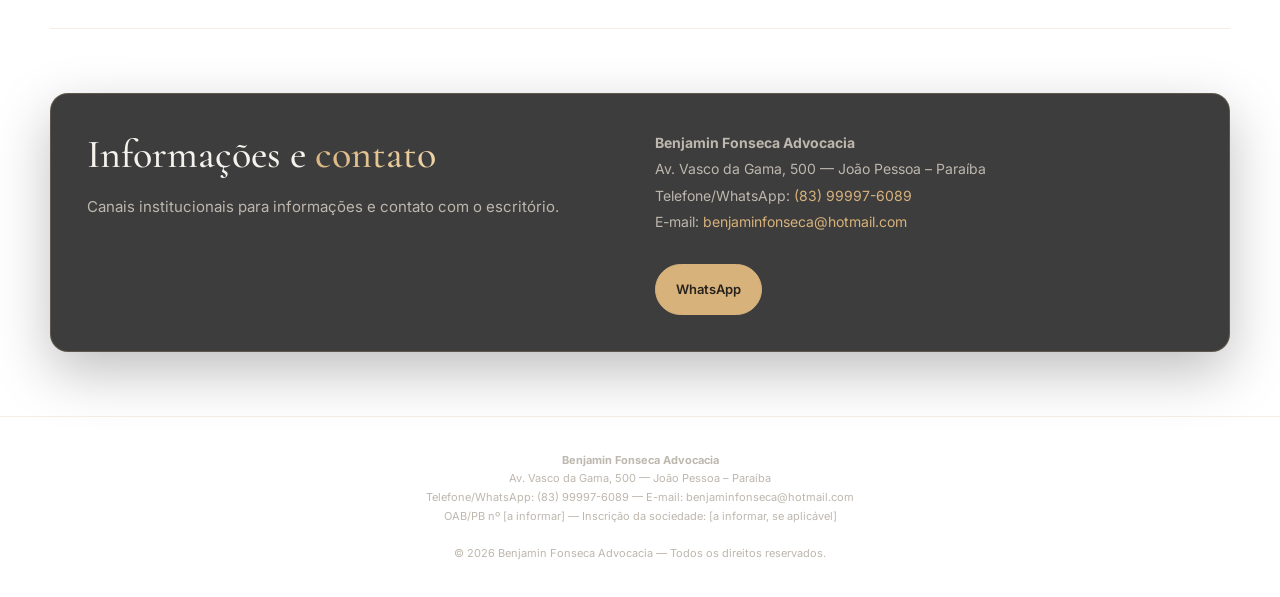
==== commit c2a19736: "NEW FILES" ====
--- a/index.html
+++ b/index.html
@@ -1,2249 +1,15 @@
-<!DOCTYPE html>
-<html lang="pt-BR">
-
-<head>
-
-<meta charset="UTF-8">
-<meta name="viewport" content="width=device-width, initial-scale=1.0">
-
-<title>Sistema Benjamin Fonseca Advocacia</title>
-
-<meta
-  name="description"
-  content="Sistema interno do escritório Benjamin Fonseca Advocacia."
->
-
-<style>
-
-/* =========================================================
-   CONFIGURAÇÕES
-========================================================= */
-
-:root{
-
-  --bg:#353535;
-  --bg-deep:#292929;
-
-  --panel:#3d3d3d;
-  --panel-2:#444444;
-
-  --gold:#d7b27b;
-  --gold-light:#efd5a8;
-
-  --text:#f5f2ed;
-  --muted:#bdb7ae;
-
-  --border:rgba(215,178,123,.22);
-
-  --shadow:0 20px 55px rgba(0,0,0,.25);
-
-  --radius:18px;
-
-}
-
-
-/* =========================================================
-   BASE
-========================================================= */
-
-*{
-  box-sizing:border-box;
-}
-
-html{
-  scroll-behavior:smooth;
-}
-
-body{
-
-  margin:0;
-
-  background:
-    linear-gradient(
-      135deg,
-      var(--bg-deep),
-      var(--bg) 55%,
-      #303030
-    );
-
-  color:var(--text);
-
-  font-family:
-    Inter,
-    Segoe UI,
-    Arial,
-    sans-serif;
-
-  min-height:100vh;
-
-}
-
-body::before{
-
-  content:"";
-
-  position:fixed;
-
-  inset:0;
-
-  pointer-events:none;
-
-  background:
-
-    radial-gradient(
-      circle at 85% 10%,
-      rgba(215,178,123,.08),
-      transparent 28%
-    ),
-
-    radial-gradient(
-      circle at 10% 80%,
-      rgba(255,255,255,.025),
-      transparent 25%
-    );
-
-}
-
-a{
-  color:inherit;
-  text-decoration:none;
-}
-
-.container{
-
-  width:min(
-    1180px,
-    calc(100% - 32px)
-  );
-
-  margin:auto;
-
-}
-
-
-/* =========================================================
-   HEADER
-========================================================= */
-
-header{
-  padding:28px 0 10px;
-}
-
-.topbar{
-
-  display:flex;
-
-  align-items:center;
-
-  justify-content:space-between;
-
-  gap:24px;
-
-}
-
-.brand{
-
-  display:flex;
-
-  align-items:center;
-
-  gap:18px;
-
-}
-
-.logo{
-
-  width:190px;
-
-  max-width:42vw;
-
-  height:auto;
-
-  display:block;
-
-}
-
-.brand-copy{
-
-  border-left:1px solid var(--border);
-
-  padding-left:18px;
-
-}
-
-.brand-copy small{
-
-  display:block;
-
-  color:var(--gold);
-
-  letter-spacing:2px;
-
-  text-transform:uppercase;
-
-  font-size:10px;
-
-  margin-bottom:6px;
-
-}
-
-.brand-copy strong{
-
-  font-family:Georgia,serif;
-
-  font-weight:500;
-
-  font-size:20px;
-
-  letter-spacing:.5px;
-
-}
-
-.clock{
-
-  color:var(--muted);
-
-  font-size:12px;
-
-  text-align:right;
-
-}
-
-
-/* =========================================================
-   HERO
-========================================================= */
-
-.hero{
-
-  padding:48px 0 38px;
-
-}
-
-.eyebrow{
-
-  color:var(--gold);
-
-  font-size:12px;
-
-  text-transform:uppercase;
-
-  letter-spacing:3px;
-
-  font-weight:700;
-
-}
-
-h1{
-
-  font-family:Georgia,serif;
-
-  font-size:
-    clamp(
-      34px,
-      5vw,
-      62px
-    );
-
-  font-weight:400;
-
-  line-height:1.02;
-
-  margin:10px 0 16px;
-
-  max-width:780px;
-
-}
-
-.hero p{
-
-  color:var(--muted);
-
-  max-width:720px;
-
-  font-size:15px;
-
-  line-height:1.7;
-
-  margin:0;
-
-}
-
-
-/* =========================================================
-   SEÇÕES
-========================================================= */
-
-.section{
-
-  margin:0 0 46px;
-
-}
-
-.section-head{
-
-  display:flex;
-
-  align-items:end;
-
-  justify-content:space-between;
-
-  gap:20px;
-
-  margin-bottom:16px;
-
-}
-
-.section-title{
-
-  font-family:Georgia,serif;
-
-  font-size:27px;
-
-  font-weight:400;
-
-  margin:0;
-
-}
-
-.section-title span{
-  color:var(--gold);
-}
-
-.section-sub{
-
-  font-size:12px;
-
-  color:var(--muted);
-
-}
-
-
-/* =========================================================
-   FERRAMENTAS DE GESTÃO
-========================================================= */
-
-.management-grid{
-
-  display:grid;
-
-  grid-template-columns:
-    repeat(
-      3,
-      1fr
-    );
-
-  gap:14px;
-
-}
-
-.management-card{
-
-  background:
-
-    linear-gradient(
-      145deg,
-      rgba(255,255,255,.065),
-      rgba(255,255,255,.025)
-    );
-
-  border:1px solid var(--border);
-
-  padding:20px;
-
-  border-radius:var(--radius);
-
-  min-height:145px;
-
-  display:flex;
-
-  flex-direction:column;
-
-  justify-content:space-between;
-
-  gap:22px;
-
-  transition:.22s;
-
-  box-shadow:
-    0 8px 30px rgba(0,0,0,.08);
-
-}
-
-.management-card:hover{
-
-  transform:translateY(-4px);
-
-  border-color:
-    rgba(
-      215,
-      178,
-      123,
-      .55
-    );
-
-  box-shadow:var(--shadow);
-
-}
-
-
-/* LOGOS DE SISTEMAS */
-
-.system-logo{
-
-  width:38px;
-
-  height:38px;
-
-  object-fit:contain;
-
-  background:#fff;
-
-  border-radius:9px;
-
-  padding:6px;
-
-}
-
-.management-card h3{
-
-  margin:0 0 5px;
-
-  font-size:14px;
-
-  font-weight:700;
-
-}
-
-.management-card p{
-
-  margin:0;
-
-  color:var(--muted);
-
-  font-size:12px;
-
-  line-height:1.45;
-
-}
-
-
-/* =========================================================
-   PRODUTIVIDADE
-========================================================= */
-
-.productivity-grid{
-
-  display:grid;
-
-  grid-template-columns:
-    repeat(
-      3,
-      1fr
-    );
-
-  gap:14px;
-
-}
-
-.productivity-card{
-
-  background:var(--panel);
-
-  border:1px solid var(--border);
-
-  border-radius:16px;
-
-  padding:18px;
-
-  display:flex;
-
-  align-items:center;
-
-  gap:14px;
-
-  min-height:88px;
-
-  transition:.2s;
-
-}
-
-.productivity-card:hover{
-
-  background:var(--panel-2);
-
-  transform:translateY(-2px);
-
-  border-color:
-    rgba(
-      215,
-      178,
-      123,
-      .5
-    );
-
-}
-
-.productivity-logo{
-
-  width:44px;
-
-  height:44px;
-
-  border-radius:12px;
-
-  background:#fff;
-
-  padding:7px;
-
-  object-fit:contain;
-
-  flex:none;
-
-}
-
-.productivity-info{
-
-  min-width:0;
-
-  flex:1;
-
-}
-
-.productivity-title{
-
-  font-size:14px;
-
-  font-weight:700;
-
-  margin-bottom:5px;
-
-}
-
-.productivity-desc{
-
-  font-size:11px;
-
-  color:var(--muted);
-
-  line-height:1.35;
-
-}
-
-.arrow{
-
-  color:var(--gold);
-
-  font-size:18px;
-
-  opacity:.75;
-
-}
-
-
-/* =========================================================
-   PESQUISA DE TRIBUNAIS
-========================================================= */
-
-.search-section{
-
-  margin-top:8px;
-
-  margin-bottom:18px;
-
-}
-
-.search-section-title{
-
-  font-family:Georgia,serif;
-
-  font-size:22px;
-
-  font-weight:400;
-
-  margin:0 0 12px;
-
-}
-
-.search-wrap{
-
-  position:relative;
-
-}
-
-.search{
-
-  width:100%;
-
-  padding:
-    16px
-    20px
-    16px
-    48px;
-
-  background:
-    rgba(
-      255,
-      255,
-      255,
-      .055
-    );
-
-  border:
-    1px
-    solid
-    var(--border);
-
-  border-radius:14px;
-
-  color:var(--text);
-
-  font-size:14px;
-
-  outline:none;
-
-  transition:.2s;
-
-}
-
-.search:focus{
-
-  border-color:var(--gold);
-
-  box-shadow:
-    0 0 0 3px
-    rgba(
-      215,
-      178,
-      123,
-      .1
-    );
-
-}
-
-.search::placeholder{
-  color:#999;
-}
-
-.search-icon{
-
-  position:absolute;
-
-  left:18px;
-
-  top:50%;
-
-  transform:
-    translateY(-50%);
-
-  color:var(--gold);
-
-  font-size:18px;
-
-}
-
-
-/* =========================================================
-   FILTROS
-========================================================= */
-
-.tribunal-toolbar{
-
-  display:flex;
-
-  gap:8px;
-
-  flex-wrap:wrap;
-
-  margin-bottom:16px;
-
-}
-
-.filter{
-
-  border:
-    1px
-    solid
-    var(--border);
-
-  background:transparent;
-
-  color:var(--muted);
-
-  padding:
-    9px
-    13px;
-
-  border-radius:999px;
-
-  cursor:pointer;
-
-  font-size:12px;
-
-  transition:.2s;
-
-}
-
-.filter:hover,
-.filter.active{
-
-  background:var(--gold);
-
-  border-color:var(--gold);
-
-  color:#2c2a27;
-
-}
-
-
-/* =========================================================
-   TRIBUNAIS
-========================================================= */
-
-.tribunal-grid{
-
-  display:grid;
-
-  grid-template-columns:
-    repeat(
-      4,
-      1fr
-    );
-
-  gap:10px;
-
-}
-
-.tribunal{
-
-  background:
-    rgba(
-      255,
-      255,
-      255,
-      .035
-    );
-
-  border:
-    1px
-    solid
-    rgba(
-      255,
-      255,
-      255,
-      .08
-    );
-
-  border-radius:13px;
-
-  padding:14px;
-
-  display:flex;
-
-  align-items:center;
-
-  gap:11px;
-
-  transition:.2s;
-
-}
-
-.tribunal:hover{
-
-  border-color:var(--gold);
-
-  background:
-    rgba(
-      215,
-      178,
-      123,
-      .07
-    );
-
-}
-
-.tribunal .sigla{
-
-  font-size:10px;
-
-  font-weight:800;
-
-  color:var(--gold);
-
-  min-width:48px;
-
-}
-
-.tribunal .nome{
-
-  font-size:12px;
-
-  line-height:1.35;
-
-  color:#e4e0d9;
-
-  flex:1;
-
-}
-
-.empty{
-
-  display:none;
-
-  text-align:center;
-
-  color:var(--muted);
-
-  padding:40px;
-
-  border:
-    1px dashed
-    var(--border);
-
-  border-radius:14px;
-
-}
-
-
-/* =========================================================
-   FOOTER
-========================================================= */
-
-footer{
-
-  border-top:
-    1px
-    solid
-    var(--border);
-
-  margin-top:55px;
-
-  padding:
-    28px
-    0
-    38px;
-
-  color:#999;
-
-  font-size:11px;
-
-  display:flex;
-
-  justify-content:space-between;
-
-  gap:20px;
-
-}
-
-.gold{
-  color:var(--gold);
-}
-
-
-/* =========================================================
-   RESPONSIVIDADE
-========================================================= */
-
-@media(max-width:1050px){
-
-  .management-grid{
-
-    grid-template-columns:
-      repeat(
-        2,
-        1fr
-      );
-
-  }
-
-  .productivity-grid{
-
-    grid-template-columns:
-      repeat(
-        2,
-        1fr
-      );
-
-  }
-
-  .tribunal-grid{
-
-    grid-template-columns:
-      repeat(
-        3,
-        1fr
-      );
-
-  }
-
-}
-
-
-@media(max-width:700px){
-
-  .container{
-
-    width:
-      min(
-        100% - 22px,
-        1180px
-      );
-
-  }
-
-  .topbar{
-
-    align-items:flex-start;
-
-  }
-
-  .brand-copy{
-
-    display:none;
-
-  }
-
-  .logo{
-
-    width:155px;
-
-  }
-
-  .clock{
-
-    font-size:10px;
-
-  }
-
-  .hero{
-
-    padding-top:30px;
-
-  }
-
-  .management-grid,
-  .productivity-grid,
-  .tribunal-grid{
-
-    grid-template-columns:1fr;
-
-  }
-
-  .section-head{
-
-    display:block;
-
-  }
-
-  .section-sub{
-
-    margin-top:5px;
-
-  }
-
-  footer{
-
-    display:block;
-
-  }
-
-  footer div+div{
-
-    margin-top:8px;
-
-  }
-
-}
-
-</style>
-
-</head>
-
-
-<body>
-
-
-<!-- =====================================================
-     HEADER
-===================================================== -->
-
-<header>
-
-  <div class="container topbar">
-
-    <div class="brand">
-
-      <img
-        class="logo"
-        src="[data-uri]"
-        alt="Benjamin Fonseca Advocacia"
-      >
-
-      <div class="brand-copy">
-
-        <small>
-          Sistema interno
-        </small>
-
-        <strong>
-          Benjamin Fonseca Advocacia
-        </strong>
-
-      </div>
-
-    </div>
-
-
-    <div
-      class="clock"
-      id="clock"
-    ></div>
-
-  </div>
-
-</header>
-
-
+<!doctype html><html lang="pt-BR"><head><meta charset="utf-8"><meta name="viewport" content="width=device-width,initial-scale=1"><title>Benjamin Fonseca Advocacia</title><meta name="description" content="Benjamin Fonseca Advocacia — escritório de advocacia em João Pessoa/PB."><link rel="icon" href="assets/favicon.png"><link rel="stylesheet" href="styles.css"></head><body>
+<header class="site-header"><div class="container nav"><div class="brand"><img src="assets/bfa-logo.png" alt="Benjamin Fonseca Advocacia"><div class="brand-copy"><small>Escritório de advocacia</small><strong>Benjamin Fonseca Advocacia</strong></div></div><nav class="navlinks"><a href="#escritorio">Escritório</a><a href="#areas">Áreas</a><a href="#equipe">Equipe</a><a href="#contato">Contato</a><a href="portal.html">Portal</a></nav></div></header>
 <main class="container">
-
-
-<!-- =====================================================
-     HERO
-===================================================== -->
-
-<section class="hero">
-
-  <div class="eyebrow">
-    Sistema do escritório
-  </div>
-
-  <h1>
-    Sistema Benjamin Fonseca Advocacia
-  </h1>
-
-  <p>
-    Acesse abaixo as ferramentas de gestão clicando nelas,
-    ou busque pelos tribunais.
-  </p>
-
-</section>
-
-
-<!-- =====================================================
-     FERRAMENTAS DE GESTÃO
-===================================================== -->
-
-<section class="section">
-
-  <div class="section-head">
-
-    <h2 class="section-title">
-      Ferramentas <span>de gestão</span>
-    </h2>
-
-    <div class="section-sub">
-      Sistemas e arquivos utilizados pelo escritório
-    </div>
-
-  </div>
-
-
-  <div class="management-grid">
-
-
-    <!-- POWER BI -->
-
-    <a
-      class="management-card"
-      href="https://app.powerbi.com/view?r=eyJrIjoiNjU4NDcyMmMtZjQxNy00ODdjLTg0ZmMtYjk2MGNjM2FkNTk2IiwidCI6IjFmM2RkMmViLTkyODQtNGFjNi05ZjdhLTgzMzg2NzQ4YzA4NSJ9"
-      target="_blank"
-      rel="noopener"
-    >
-
-      <img
-        class="system-logo"
-        src="https://cdn.jsdelivr.net/gh/callback-io/allogo@main/public/logos/microsoft-power-bi/icon.svg"
-        alt="Power BI"
-      >
-
-      <div>
-
-        <h3>
-          Gestão Processual
-        </h3>
-
-        <p>
-          Painel de acompanhamento no Power BI
-        </p>
-
-      </div>
-
-    </a>
-
-
-    <!-- TRELLO -->
-
-    <a
-      class="management-card"
-      href="https://trello.com/invite/b/674753f0cdec78a2918a9892/ATTI285c50447ba56c306487909a9721a64515A91D41/bfa-escritorio"
-      target="_blank"
-      rel="noopener"
-    >
-
-      <img
-        class="system-logo"
-        src="https://cdn.simpleicons.org/trello"
-        alt="Trello"
-      >
-
-      <div>
-
-        <h3>
-          Gestão de Demandas
-        </h3>
-
-        <p>
-          Quadro operacional do escritório
-        </p>
-
-      </div>
-
-    </a>
-
-
-    <!-- DRIVE ESCRITÓRIO -->
-
-    <a
-      class="management-card"
-      href="https://drive.google.com/drive/folders/1m3Hf25ZD8gR4H83LmfCGRsY1KVlo8OyO?usp=drive_link"
-      target="_blank"
-      rel="noopener"
-    >
-
-      <img
-        class="system-logo"
-        src="https://cdn.simpleicons.org/googledrive"
-        alt="Google Drive"
-      >
-
-      <div>
-
-        <h3>
-          Drive do Escritório
-        </h3>
-
-        <p>
-          Documentos e arquivos gerais
-        </p>
-
-      </div>
-
-    </a>
-
-
-    <!-- DRIVE VALDELITO -->
-
-    <a
-      class="management-card"
-      href="https://drive.google.com/drive/folders/1L8uz18mrpIVjkOzMv6C6_qCUhYtvR7qI?usp=drive_link"
-      target="_blank"
-      rel="noopener"
-    >
-
-      <img
-        class="system-logo"
-        src="https://cdn.simpleicons.org/googledrive"
-        alt="Google Drive"
-      >
-
-      <div>
-
-        <h3>
-          Drive Valdelito
-        </h3>
-
-        <p>
-          Documentação específica
-        </p>
-
-      </div>
-
-    </a>
-
-
-    <!-- GESTÃO DE CONTRATOS -->
-
-    <a
-      class="management-card"
-      href="https://drive.google.com/drive/folders/1Rdos-6yvR7OeaDCBEQgRbEMdGSjnVntN?usp=drive_link"
-      target="_blank"
-      rel="noopener"
-    >
-
-      <img
-        class="system-logo"
-        src="https://cdn.simpleicons.org/googledrive"
-        alt="Google Drive"
-      >
-
-      <div>
-
-        <h3>
-          Gestão de Contratos / Ações Imobiliárias
-        </h3>
-
-        <p>
-          Drive Valdelito
-        </p>
-
-      </div>
-
-    </a>
-
-
-  </div>
-
-</section>
-
-
-<!-- =====================================================
-     FERRAMENTAS DE PRODUTIVIDADE
-===================================================== -->
-
-<section class="section">
-
-  <div class="section-head">
-
-    <h2 class="section-title">
-      Ferramentas <span>de produtividade</span>
-    </h2>
-
-    <div class="section-sub">
-      Inteligência artificial e ferramentas jurídicas
-    </div>
-
-  </div>
-
-
-  <div class="productivity-grid">
-
-
-    <!-- MINUTA IA -->
-
-    <a
-      class="productivity-card"
-      href="https://www.minutaia.com.br/login?callbackUrl=https%3A%2F%2Fminutaia.com.br%2Fhome"
-      target="_blank"
-      rel="noopener"
-    >
-
-      <img
-        class="productivity-logo"
-        src="https://www.google.com/s2/favicons?sz=128&domain=minutaia.com.br"
-        alt="MinutaIA"
-      >
-
-      <div class="productivity-info">
-
-        <div class="productivity-title">
-          MinutaIA
-        </div>
-
-        <div class="productivity-desc">
-          Inteligência artificial para documentos jurídicos
-        </div>
-
-      </div>
-
-      <div class="arrow">
-        ↗
-      </div>
-
-    </a>
-
-
-    <!-- JUS IA -->
-
-    <a
-      class="productivity-card"
-      href="https://ia.jusbrasil.com.br/conversa"
-      target="_blank"
-      rel="noopener"
-    >
-
-      <img
-        class="productivity-logo"
-        src="https://www.google.com/s2/favicons?sz=128&domain=ia.jusbrasil.com.br"
-        alt="Jus IA"
-      >
-
-      <div class="productivity-info">
-
-        <div class="productivity-title">
-          Jus IA
-        </div>
-
-        <div class="productivity-desc">
-          Pesquisa jurídica e inteligência artificial
-        </div>
-
-      </div>
-
-      <div class="arrow">
-        ↗
-      </div>
-
-    </a>
-
-
-    <!-- JURÍDICO AI -->
-
-    <a
-      class="productivity-card"
-      href="https://juridico.ai/"
-      target="_blank"
-      rel="noopener"
-    >
-
-      <img
-        class="productivity-logo"
-        src="https://www.google.com/s2/favicons?sz=128&domain=juridico.ai"
-        alt="Jurídico AI"
-      >
-
-      <div class="productivity-info">
-
-        <div class="productivity-title">
-          Jurídico AI
-        </div>
-
-        <div class="productivity-desc">
-          IA voltada para produção de peças jurídicas
-        </div>
-
-      </div>
-
-      <div class="arrow">
-        ↗
-      </div>
-
-    </a>
-
-
-    <!-- JUNO -->
-
-    <a
-      class="productivity-card"
-      href="https://juno.ia.br/"
-      target="_blank"
-      rel="noopener"
-    >
-
-      <img
-        class="productivity-logo"
-        src="https://www.google.com/s2/favicons?sz=128&domain=juno.ia.br"
-        alt="Juno"
-      >
-
-      <div class="productivity-info">
-
-        <div class="productivity-title">
-          Juno
-        </div>
-
-        <div class="productivity-desc">
-          Inteligência artificial para profissionais do Direito
-        </div>
-
-      </div>
-
-      <div class="arrow">
-        ↗
-      </div>
-
-    </a>
-
-
-    <!-- CHATGPT -->
-
-    <a
-      class="productivity-card"
-      href="https://chatgpt.com/"
-      target="_blank"
-      rel="noopener"
-    >
-
-      <img
-        class="productivity-logo"
-        src="https://cdn.simpleicons.org/openai"
-        alt="ChatGPT"
-      >
-
-      <div class="productivity-info">
-
-        <div class="productivity-title">
-          ChatGPT
-        </div>
-
-        <div class="productivity-desc">
-          Assistente de inteligência artificial
-        </div>
-
-      </div>
-
-      <div class="arrow">
-        ↗
-      </div>
-
-    </a>
-
-
-    <!-- GEMINI -->
-
-    <a
-      class="productivity-card"
-      href="https://gemini.google.com/"
-      target="_blank"
-      rel="noopener"
-    >
-
-      <img
-        class="productivity-logo"
-        src="https://cdn.simpleicons.org/googlegemini"
-        alt="Google Gemini"
-      >
-
-      <div class="productivity-info">
-
-        <div class="productivity-title">
-          Google Gemini
-        </div>
-
-        <div class="productivity-desc">
-          Assistente de IA do Google
-        </div>
-
-      </div>
-
-      <div class="arrow">
-        ↗
-      </div>
-
-    </a>
-
-
-    <!-- CLAUDE -->
-
-    <a
-      class="productivity-card"
-      href="https://claude.ai/"
-      target="_blank"
-      rel="noopener"
-    >
-
-      <img
-        class="productivity-logo"
-        src="https://cdn.simpleicons.org/claude"
-        alt="Claude"
-      >
-
-      <div class="productivity-info">
-
-        <div class="productivity-title">
-          Claude
-        </div>
-
-        <div class="productivity-desc">
-          IA para análise e produção de documentos
-        </div>
-
-      </div>
-
-      <div class="arrow">
-        ↗
-      </div>
-
-    </a>
-
-
-    <!-- MANUS -->
-
-    <a
-      class="productivity-card"
-      href="https://manus.im/app"
-      target="_blank"
-      rel="noopener"
-    >
-
-      <img
-        class="productivity-logo"
-        src="https://www.google.com/s2/favicons?sz=128&domain=manus.im"
-        alt="Manus"
-      >
-
-      <div class="productivity-info">
-
-        <div class="productivity-title">
-          Manus
-        </div>
-
-        <div class="productivity-desc">
-          Agente de inteligência artificial
-        </div>
-
-      </div>
-
-      <div class="arrow">
-        ↗
-      </div>
-
-    </a>
-
-
-  </div>
-
-</section>
-
-
-<!-- =====================================================
-     BUSCA DE TRIBUNAIS
-===================================================== -->
-
-<section class="search-section">
-
-  <h2 class="search-section-title">
-    Buscar tribunais
-  </h2>
-
-  <div class="search-wrap">
-
-    <span class="search-icon">
-      ⌕
-    </span>
-
-    <input
-      id="search"
-      class="search"
-      type="search"
-      placeholder="Pesquisar tribunal, sigla ou categoria..."
-      autocomplete="off"
-    >
-
-  </div>
-
-</section>
-
-
-<!-- =====================================================
-     TRIBUNAIS
-===================================================== -->
-
-<section
-  class="section"
-  id="tribunais"
->
-
-  <div class="section-head">
-
-    <h2 class="section-title">
-      Tribunais <span>do Brasil</span>
-    </h2>
-
-    <div
-      class="section-sub"
-      id="count"
-    ></div>
-
-  </div>
-
-
-  <div
-    class="tribunal-toolbar"
-    id="filters"
-  ></div>
-
-
-  <div
-    class="tribunal-grid"
-    id="tribunals"
-  ></div>
-
-
-  <div
-    class="empty"
-    id="empty"
-  >
-    Nenhum tribunal encontrado para a pesquisa.
-  </div>
-
-</section>
-
-
-</main>
-
-
-<!-- =====================================================
-     FOOTER
-===================================================== -->
-
-<footer class="container">
-
-  <div>
-    Benjamin Fonseca Advocacia
-  </div>
-
-  <div>
-    Sistema interno •
-    <span class="gold">
-      Uso profissional
-    </span>
-  </div>
-
-</footer>
-
-
-<script>
-
-
-/* =========================================================
-   TRIBUNAIS
-========================================================= */
-
-const tribunais = {
-
-
-  "Superiores e Conselhos": [
-
-    [
-      "STF",
-      "Supremo Tribunal Federal",
-      "https://www.stf.jus.br/"
-    ],
-
-    [
-      "STJ",
-      "Superior Tribunal de Justiça",
-      "https://www.stj.jus.br/"
-    ],
-
-    [
-      "CJF",
-      "Conselho da Justiça Federal",
-      "https://www.cjf.jus.br/"
-    ],
-
-    [
-      "STM",
-      "Superior Tribunal Militar",
-      "https://www.stm.jus.br/"
-    ],
-
-    [
-      "TST",
-      "Tribunal Superior do Trabalho",
-      "https://www.tst.jus.br/"
-    ],
-
-    [
-      "CSJT",
-      "Conselho Superior da Justiça do Trabalho",
-      "https://www.csjt.jus.br/"
-    ],
-
-    [
-      "TSE",
-      "Tribunal Superior Eleitoral",
-      "https://www.tse.jus.br/"
-    ],
-
-    [
-      "CNJ",
-      "Conselho Nacional de Justiça",
-      "https://www.cnj.jus.br/"
-    ]
-
-  ],
-
-
-  "Tribunais Regionais Federais": [
-
-    [
-      "TRF1",
-      "Tribunal Regional Federal da 1ª Região",
-      "https://www.trf1.jus.br/"
-    ],
-
-    [
-      "TRF2",
-      "Tribunal Regional Federal da 2ª Região",
-      "https://www.trf2.jus.br/"
-    ],
-
-    [
-      "TRF3",
-      "Tribunal Regional Federal da 3ª Região",
-      "https://www.trf3.jus.br/"
-    ],
-
-    [
-      "TRF4",
-      "Tribunal Regional Federal da 4ª Região",
-      "https://www.trf4.jus.br/"
-    ],
-
-    [
-      "TRF5",
-      "Tribunal Regional Federal da 5ª Região",
-      "https://www.trf5.jus.br/"
-    ],
-
-    [
-      "TRF6",
-      "Tribunal Regional Federal da 6ª Região",
-      "https://www.trf6.jus.br/"
-    ]
-
-  ],
-
-
-  "Tribunais de Justiça": [
-
-    [
-      "TJAC",
-      "Tribunal de Justiça do Acre",
-      "https://www.tjac.jus.br/"
-    ],
-
-    [
-      "TJAL",
-      "Tribunal de Justiça de Alagoas",
-      "https://www.tjal.jus.br/"
-    ],
-
-    [
-      "TJAP",
-      "Tribunal de Justiça do Amapá",
-      "https://www.tjap.jus.br/"
-    ],
-
-    [
-      "TJAM",
-      "Tribunal de Justiça do Amazonas",
-      "https://www.tjam.jus.br/"
-    ],
-
-    [
-      "TJBA",
-      "Tribunal de Justiça da Bahia",
-      "https://www.tjba.jus.br/"
-    ],
-
-    [
-      "TJCE",
-      "Tribunal de Justiça do Ceará",
-      "https://www.tjce.jus.br/"
-    ],
-
-    [
-      "TJDFT",
-      "Tribunal de Justiça do Distrito Federal e Territórios",
-      "https://www.tjdft.jus.br/"
-    ],
-
-    [
-      "TJES",
-      "Tribunal de Justiça do Espírito Santo",
-      "https://www.tjes.jus.br/"
-    ],
-
-    [
-      "TJGO",
-      "Tribunal de Justiça de Goiás",
-      "https://www.tjgo.jus.br/"
-    ],
-
-    [
-      "TJMA",
-      "Tribunal de Justiça do Maranhão",
-      "https://www.tjma.jus.br/"
-    ],
-
-    [
-      "TJMT",
-      "Tribunal de Justiça de Mato Grosso",
-      "https://www.tjmt.jus.br/"
-    ],
-
-    [
-      "TJMS",
-      "Tribunal de Justiça de Mato Grosso do Sul",
-      "https://www.tjms.jus.br/"
-    ],
-
-    [
-      "TJMG",
-      "Tribunal de Justiça de Minas Gerais",
-      "https://www.tjmg.jus.br/"
-    ],
-
-    [
-      "TJPA",
-      "Tribunal de Justiça do Pará",
-      "https://www.tjpa.jus.br/"
-    ],
-
-    [
-      "TJPB",
-      "Tribunal de Justiça da Paraíba",
-      "https://www.tjpb.jus.br/"
-    ],
-
-    [
-      "TJPR",
-      "Tribunal de Justiça do Paraná",
-      "https://www.tjpr.jus.br/"
-    ],
-
-    [
-      "TJPE",
-      "Tribunal de Justiça de Pernambuco",
-      "https://www.tjpe.jus.br/"
-    ],
-
-    [
-      "TJPI",
-      "Tribunal de Justiça do Piauí",
-      "https://www.tjpi.jus.br/"
-    ],
-
-    [
-      "TJRJ",
-      "Tribunal de Justiça do Rio de Janeiro",
-      "https://www.tjrj.jus.br/"
-    ],
-
-    [
-      "TJRN",
-      "Tribunal de Justiça do Rio Grande do Norte",
-      "https://www.tjrn.jus.br/"
-    ],
-
-    [
-      "TJRS",
-      "Tribunal de Justiça do Rio Grande do Sul",
-      "https://www.tjrs.jus.br/"
-    ],
-
-    [
-      "TJRO",
-      "Tribunal de Justiça de Rondônia",
-      "https://www.tjro.jus.br/"
-    ],
-
-    [
-      "TJRR",
-      "Tribunal de Justiça de Roraima",
-      "https://www.tjrr.jus.br/"
-    ],
-
-    [
-      "TJSC",
-      "Tribunal de Justiça de Santa Catarina",
-      "https://www.tjsc.jus.br/"
-    ],
-
-    [
-      "TJSP",
-      "Tribunal de Justiça de São Paulo",
-      "https://www.tjsp.jus.br/"
-    ],
-
-    [
-      "TJSE",
-      "Tribunal de Justiça de Sergipe",
-      "https://www.tjse.jus.br/"
-    ],
-
-    [
-      "TJTO",
-      "Tribunal de Justiça do Tocantins",
-      "https://www.tjto.jus.br/"
-    ]
-
-  ],
-
-
-  "Tribunais Regionais Eleitorais": [
-
-    ["TRE-AC","Tribunal Regional Eleitoral do Acre","https://www.tre-ac.jus.br/"],
-    ["TRE-AL","Tribunal Regional Eleitoral de Alagoas","https://www.tre-al.jus.br/"],
-    ["TRE-AP","Tribunal Regional Eleitoral do Amapá","https://www.tre-ap.jus.br/"],
-    ["TRE-AM","Tribunal Regional Eleitoral do Amazonas","https://www.tre-am.jus.br/"],
-    ["TRE-BA","Tribunal Regional Eleitoral da Bahia","https://www.tre-ba.jus.br/"],
-    ["TRE-CE","Tribunal Regional Eleitoral do Ceará","https://www.tre-ce.jus.br/"],
-    ["TRE-DF","Tribunal Regional Eleitoral do Distrito Federal","https://www.tre-df.jus.br/"],
-    ["TRE-ES","Tribunal Regional Eleitoral do Espírito Santo","https://www.tre-es.jus.br/"],
-    ["TRE-GO","Tribunal Regional Eleitoral de Goiás","https://www.tre-go.jus.br/"],
-    ["TRE-MA","Tribunal Regional Eleitoral do Maranhão","https://www.tre-ma.jus.br/"],
-    ["TRE-MT","Tribunal Regional Eleitoral de Mato Grosso","https://www.tre-mt.jus.br/"],
-    ["TRE-MS","Tribunal Regional Eleitoral de Mato Grosso do Sul","https://www.tre-ms.jus.br/"],
-    ["TRE-MG","Tribunal Regional Eleitoral de Minas Gerais","https://www.tre-mg.jus.br/"],
-    ["TRE-PA","Tribunal Regional Eleitoral do Pará","https://www.tre-pa.jus.br/"],
-    ["TRE-PB","Tribunal Regional Eleitoral da Paraíba","https://www.tre-pb.jus.br/"],
-    ["TRE-PR","Tribunal Regional Eleitoral do Paraná","https://www.tre-pr.jus.br/"],
-    ["TRE-PE","Tribunal Regional Eleitoral de Pernambuco","https://www.tre-pe.jus.br/"],
-    ["TRE-PI","Tribunal Regional Eleitoral do Piauí","https://www.tre-pi.jus.br/"],
-    ["TRE-RJ","Tribunal Regional Eleitoral do Rio de Janeiro","https://www.tre-rj.jus.br/"],
-    ["TRE-RN","Tribunal Regional Eleitoral do Rio Grande do Norte","https://www.tre-rn.jus.br/"],
-    ["TRE-RS","Tribunal Regional Eleitoral do Rio Grande do Sul","https://www.tre-rs.jus.br/"],
-    ["TRE-RO","Tribunal Regional Eleitoral de Rondônia","https://www.tre-ro.jus.br/"],
-    ["TRE-RR","Tribunal Regional Eleitoral de Roraima","https://www.tre-rr.jus.br/"],
-    ["TRE-SC","Tribunal Regional Eleitoral de Santa Catarina","https://www.tre-sc.jus.br/"],
-    ["TRE-SP","Tribunal Regional Eleitoral de São Paulo","https://www.tre-sp.jus.br/"],
-    ["TRE-SE","Tribunal Regional Eleitoral de Sergipe","https://www.tre-se.jus.br/"],
-    ["TRE-TO","Tribunal Regional Eleitoral de Tocantins","https://www.tre-to.jus.br/"]
-
-  ],
-
-
-  "Tribunais Regionais do Trabalho": [
-
-    ["TRT1","Tribunal Regional do Trabalho da 1ª Região","https://www.trt1.jus.br/"],
-    ["TRT2","Tribunal Regional do Trabalho da 2ª Região","https://www.trt2.jus.br/"],
-    ["TRT3","Tribunal Regional do Trabalho da 3ª Região","https://www.trt3.jus.br/"],
-    ["TRT4","Tribunal Regional do Trabalho da 4ª Região","https://www.trt4.jus.br/"],
-    ["TRT5","Tribunal Regional do Trabalho da 5ª Região","https://www.trt5.jus.br/"],
-    ["TRT6","Tribunal Regional do Trabalho da 6ª Região","https://www.trt6.jus.br/"],
-    ["TRT7","Tribunal Regional do Trabalho da 7ª Região","https://www.trt7.jus.br/"],
-    ["TRT8","Tribunal Regional do Trabalho da 8ª Região","https://www.trt8.jus.br/"],
-    ["TRT9","Tribunal Regional do Trabalho da 9ª Região","https://www.trt9.jus.br/"],
-    ["TRT10","Tribunal Regional do Trabalho da 10ª Região","https://www.trt10.jus.br/"],
-    ["TRT11","Tribunal Regional do Trabalho da 11ª Região","https://www.trt11.jus.br/"],
-    ["TRT12","Tribunal Regional do Trabalho da 12ª Região","https://www.trt12.jus.br/"],
-    ["TRT13","Tribunal Regional do Trabalho da 13ª Região","https://www.trt13.jus.br/"],
-    ["TRT14","Tribunal Regional do Trabalho da 14ª Região","https://www.trt14.jus.br/"],
-    ["TRT15","Tribunal Regional do Trabalho da 15ª Região","https://www.trt15.jus.br/"],
-    ["TRT16","Tribunal Regional do Trabalho da 16ª Região","https://www.trt16.jus.br/"],
-    ["TRT17","Tribunal Regional do Trabalho da 17ª Região","https://www.trt17.jus.br/"],
-    ["TRT18","Tribunal Regional do Trabalho da 18ª Região","https://www.trt18.jus.br/"],
-    ["TRT19","Tribunal Regional do Trabalho da 19ª Região","https://www.trt19.jus.br/"],
-    ["TRT20","Tribunal Regional do Trabalho da 20ª Região","https://www.trt20.jus.br/"],
-    ["TRT21","Tribunal Regional do Trabalho da 21ª Região","https://www.trt21.jus.br/"],
-    ["TRT22","Tribunal Regional do Trabalho da 22ª Região","https://www.trt22.jus.br/"],
-    ["TRT23","Tribunal Regional do Trabalho da 23ª Região","https://www.trt23.jus.br/"],
-    ["TRT24","Tribunal Regional do Trabalho da 24ª Região","https://www.trt24.jus.br/"]
-
-  ],
-
-
-  "Tribunais de Justiça Militar": [
-
-    [
-      "TJMMG",
-      "Tribunal de Justiça Militar de Minas Gerais",
-      "https://www.tjmmg.jus.br/"
-    ],
-
-    [
-      "TJMRS",
-      "Tribunal de Justiça Militar do Rio Grande do Sul",
-      "https://www.tjmrs.jus.br/"
-    ],
-
-    [
-      "TJMSP",
-      "Tribunal de Justiça Militar de São Paulo",
-      "https://www.tjmsp.jus.br/"
-    ]
-
-  ]
-
-};
-
-
-/* =========================================================
-   TRANSFORMAR EM ARRAY ÚNICO
-========================================================= */
-
-const allItems =
-  Object.entries(tribunais)
-  .flatMap(
-    ([categoria,itens]) =>
-      itens.map(
-        ([sigla,nome,url]) => ({
-          categoria,
-          sigla,
-          nome,
-          url
-        })
-      )
-  );
-
-
-/* =========================================================
-   ELEMENTOS
-========================================================= */
-
-const filters =
-  document.getElementById(
-    "filters"
-  );
-
-const grid =
-  document.getElementById(
-    "tribunals"
-  );
-
-const search =
-  document.getElementById(
-    "search"
-  );
-
-const count =
-  document.getElementById(
-    "count"
-  );
-
-const empty =
-  document.getElementById(
-    "empty"
-  );
-
-
-let categoriaAtiva =
-  "Todos";
-
-
-/* =========================================================
-   CRIAR FILTROS
-========================================================= */
-
-function criarFiltros(){
-
-  const cats = [
-    "Todos",
-    ...Object.keys(tribunais)
-  ];
-
-
-  filters.innerHTML =
-    cats.map(
-      cat => `
-
-        <button
-          class="filter ${
-            cat === "Todos"
-              ? "active"
-              : ""
-          }"
-          data-cat="${cat}"
-        >
-          ${cat}
-        </button>
-
-      `
-    ).join("");
-
-
-  filters
-    .querySelectorAll(".filter")
-    .forEach(
-      btn => {
-
-        btn.addEventListener(
-          "click",
-          () => {
-
-            categoriaAtiva =
-              btn.dataset.cat;
-
-
-            filters
-              .querySelectorAll(
-                ".filter"
-              )
-              .forEach(
-                b =>
-                  b.classList.remove(
-                    "active"
-                  )
-              );
-
-
-            btn.classList.add(
-              "active"
-            );
-
-
-            render();
-
-          }
-        );
-
-      }
-    );
-
-}
-
-
-/* =========================================================
-   RENDER
-========================================================= */
-
-function render(){
-
-  const q =
-    search.value
-      .trim()
-      .toLowerCase();
-
-
-  const filtered =
-    allItems.filter(
-      item => {
-
-        const matchesCat =
-          categoriaAtiva === "Todos" ||
-          item.categoria ===
-          categoriaAtiva;
-
-
-        const haystack =
-          `
-          ${item.sigla}
-          ${item.nome}
-          ${item.categoria}
-          `
-          .toLowerCase();
-
-
-        return (
-          matchesCat &&
-          haystack.includes(q)
-        );
-
-      }
-    );
-
-
-  grid.innerHTML =
-    filtered.map(
-      item => `
-
-        <a
-          class="tribunal"
-          href="${item.url}"
-          target="_blank"
-          rel="noopener"
-          title="${item.nome}"
-        >
-
-          <span class="sigla">
-            ${item.sigla}
-          </span>
-
-          <span class="nome">
-            ${item.nome}
-          </span>
-
-          <span class="arrow">
-            ↗
-          </span>
-
-        </a>
-
-      `
-    ).join("");
-
-
-  count.textContent =
-    `${filtered.length} acesso${
-      filtered.length === 1
-        ? ""
-        : "s"
-    }`;
-
-
-  empty.style.display =
-    filtered.length
-      ? "none"
-      : "block";
-
-}
-
-
-/* =========================================================
-   PESQUISA
-========================================================= */
-
-search.addEventListener(
-  "input",
-  render
-);
-
-
-/* =========================================================
-   RELÓGIO
-========================================================= */
-
-function updateClock(){
-
-  const now =
-    new Date();
-
-
-  const date =
-    now.toLocaleDateString(
-      "pt-BR",
-      {
-        weekday:"long",
-        day:"2-digit",
-        month:"long",
-        year:"numeric"
-      }
-    );
-
-
-  const time =
-    now.toLocaleTimeString(
-      "pt-BR",
-      {
-        hour:"2-digit",
-        minute:"2-digit"
-      }
-    );
-
-
-  document.getElementById(
-    "clock"
-  ).innerHTML =
-    `
-      ${date}
-      <br>
-      <span class="gold">
-        ${time}
-      </span>
-    `;
-
-}
-
-
-/* =========================================================
-   INICIAR
-========================================================= */
-
-criarFiltros();
-
-render();
-
-updateClock();
-
-setInterval(
-  updateClock,
-  1000
-);
-
-</script>
-
-</body>
-</html>+<section class="hero"><div class="eyebrow">Advocacia • João Pessoa/PB</div><h1>Experiência jurídica construída ao longo de <span class="text-gold">décadas.</span></h1><p>Benjamin Fonseca Advocacia atua em diferentes áreas do Direito, combinando experiência profissional, organização e recursos tecnológicos aplicados à gestão jurídica.</p><div class="actions"><a class="btn primary" href="#contato">Informações e contato</a><a class="btn" href="portal.html">Acessar Portal BFA</a></div></section>
+<section id="escritorio" class="public-section"><div class="two-col"><h2 class="section-title">Experiência <span class="text-gold">e atuação</span></h2><div class="copy"><p>A trajetória do escritório confunde-se com a de seu fundador, cuja experiência profissional na advocacia ultrapassa três décadas, principalmente nas áreas de Direito Civil e Direito do Trabalho.</p><p>A equipe reúne profissionais com diferentes formações e experiências, aliando atuação jurídica, organização interna e atualização permanente.</p></div></div></section>
+<section id="areas" class="public-section"><h2 class="section-title">Áreas <span class="text-gold">de atuação</span></h2><p class="copy">Informação geral sobre os campos do Direito em que o escritório desenvolve suas atividades profissionais.</p><div class="cards">
+<article class="card"><h3>Direito Civil</h3><p>Contratos, obrigações, responsabilidade civil e demais relações jurídicas de natureza cível.</p></article><article class="card"><h3>Direito do Consumidor</h3><p>Questões decorrentes de relações de consumo e aplicação do Código de Defesa do Consumidor.</p></article><article class="card"><h3>Direito Imobiliário</h3><p>Negócios imobiliários, contratos, locações, regularização e questões registrais.</p></article><article class="card"><h3>Direito de Família</h3><p>Questões familiares, como divórcio, guarda, alimentos e inventário.</p></article><article class="card"><h3>Direito do Trabalho</h3><p>Orientação preventiva e acompanhamento de demandas perante a Justiça do Trabalho.</p></article><article class="card"><h3>Relações de consumo</h3><p>Demandas envolvendo companhias aéreas, atrasos, cancelamentos, bagagens e situações de consumo.</p></article></div></section>
+<section class="public-section"><div class="two-col"><h2 class="section-title">Atuação junto a <span class="text-gold">empresas</span></h2><div class="copy"><p>O escritório presta serviços jurídicos a empresas de diferentes segmentos e portes, nas áreas cível, trabalhista e correlatas, tanto na assessoria preventiva quanto no acompanhamento de demandas.</p><p>Entre as empresas atendidas constam Autoescola Rainha da Paz, CREDUNI e Embracon.</p></div></div></section>
+<section id="equipe" class="public-section"><h2 class="section-title">Equipe <span class="text-gold">profissional</span></h2><p class="copy">Conheça os integrantes do escritório e suas respectivas funções.</p><div class="team"><article class="card"><h3>Benjamin de Souza Fonseca</h3><span class="role">Advogado e fundador</span><p>Mais de 30 anos de experiência, com atuação em Direito Civil e Direito do Trabalho.</p></article><article class="card"><h3>Daniel Fonseca de Souza Leite</h3><span class="role">Advogado e sócio</span><p>Mais de 15 anos de experiência profissional na área de Direito Civil.</p></article><article class="card"><h3>Benjamin de Souza Fonseca Amaral</h3><span class="role">Bacharel em Direito</span><p>Atuação na assessoria jurídica do escritório e atividades de apoio.</p></article><article class="card"><h3>Alexandre Magno</h3><span class="role">Advogado</span><p>Mais de 10 anos de atuação na área de Direito Civil.</p></article><article class="card"><h3>Benn Arthur de Souza Fonseca Amaral</h3><span class="role">Estagiário</span><p>Bacharelando em Direito pela UFPB, com atuação em apoio jurídico, tecnologia e gestão de dados.</p></article></div></section>
+<section class="public-section"><div class="two-col"><h2 class="section-title">Tecnologia <span class="text-gold">e gestão</span></h2><div class="copy"><p>O escritório utiliza tecnologia como instrumento de apoio à organização e gestão de suas atividades, incluindo gestão de informações, documentos e automação de processos internos.</p><p>Recursos de dados e inteligência artificial são utilizados de forma responsável como suporte ao trabalho desenvolvido pelos profissionais.</p></div></div></section>
+<section class="public-section"><div class="two-col"><h2 class="section-title">Conteúdo <span class="text-gold">jurídico</span></h2><div class="copy"><p>Este espaço poderá disponibilizar conteúdos educativos e informativos sobre temas jurídicos de interesse geral.</p><p>Os conteúdos terão finalidade exclusivamente informativa e não constituem orientação jurídica para casos concretos.</p></div></div></section>
+<section class="public-section"><div class="two-col"><h2 class="section-title">Atuação em <span class="text-gold">diferentes regiões</span></h2><div class="copy"><p>Com sede em João Pessoa, Paraíba, o escritório acompanha demandas de clientes de diferentes regiões do país, de acordo com a natureza da questão jurídica e as possibilidades de atuação profissional.</p></div></div></section>
+<section id="contato" class="public-section"><div class="panel contact"><div><h2 class="section-title">Informações e <span class="text-gold">contato</span></h2><p class="copy">Canais institucionais para informações e contato com o escritório.</p></div><address><strong>Benjamin Fonseca Advocacia</strong><br>Av. Vasco da Gama, 500 — João Pessoa – Paraíba<br>Telefone/WhatsApp: <a href="https://wa.me/5583999976089" target="_blank">(83) 99997-6089</a><br>E-mail: <a href="mailto:benjaminfonseca@hotmail.com">benjaminfonseca@hotmail.com</a><div class="actions"><a class="btn primary" href="https://wa.me/5583999976089" target="_blank">WhatsApp</a></div></address></div></section>
+</main><footer><div class="container"><strong>Benjamin Fonseca Advocacia</strong><br>Av. Vasco da Gama, 500 — João Pessoa – Paraíba<br>Telefone/WhatsApp: (83) 99997-6089 — E-mail: benjaminfonseca@hotmail.com<br>OAB/PB nº [a informar] — Inscrição da sociedade: [a informar, se aplicável]<br><br>© 2026 Benjamin Fonseca Advocacia — Todos os direitos reservados.</div></footer>
+</body></html>
--- a/styles.css
+++ b/styles.css
@@ -0,0 +1,11 @@
+@import url('https://fonts.googleapis.com/css2?family=Cormorant+Garamond:wght@400;500;600&family=Inter:wght@400;500;600;700&display=swap');
+:root{--bg:#292929;--bg2:#353535;--panel:#3d3d3d;--panel2:#444;--gold:#d7b27b;--gold2:#efd5a8;--text:#f5f2ed;--muted:#bdb7ae;--border:rgba(215,178,123,.22);--shadow:0 20px 55px rgba(0,0,0,.25);--radius:18px}
+*{box-sizing:border-box}html{scroll-behavior:smooth}body{margin:0;background:linear-gradient(135deg,var(--bg),var(--bg2) 55%,#303030);background-attachment:fixed;color:var(--text);font-family:Inter,Arial,sans-serif;min-height:100vh}body:before{content:"";position:fixed;inset:0;pointer-events:none;background:radial-gradient(circle at 85% 10%,rgba(215,178,123,.08),transparent 28%),radial-gradient(circle at 10% 80%,rgba(255,255,255,.025),transparent 25%)}a{color:inherit;text-decoration:none}.container{width:min(1180px,calc(100% - 32px));margin:auto}h1,h2,h3{font-family:"Cormorant Garamond",Georgia,serif;font-weight:500}button,input{font:inherit}
+.gold{color:var(--gold)}.text-gold{background:linear-gradient(120deg,var(--gold),var(--gold2));-webkit-background-clip:text;background-clip:text;color:transparent}.panel{background:var(--panel);border:1px solid var(--border);border-radius:var(--radius);box-shadow:var(--shadow)}
+/* landing */
+.site-header{border-bottom:1px solid var(--border);padding:22px 0}.nav{display:flex;align-items:center;justify-content:space-between;gap:20px}.brand{display:flex;align-items:center;gap:16px}.brand img{width:190px;max-width:42vw}.brand-copy{border-left:1px solid var(--border);padding-left:16px}.brand-copy small{display:block;color:var(--gold);letter-spacing:2px;text-transform:uppercase;font-size:10px;margin-bottom:5px}.brand-copy strong{font:500 19px Georgia,serif}.navlinks{display:flex;gap:18px;font-size:13px;color:var(--muted)}.navlinks a:hover{color:var(--gold)}.hero{padding:72px 0 60px}.eyebrow{color:var(--gold);font-size:12px;text-transform:uppercase;letter-spacing:3px;font-weight:700}.hero h1{font-size:clamp(42px,6vw,72px);line-height:1;margin:12px 0 18px;max-width:850px}.hero p{max-width:740px;color:var(--muted);line-height:1.8;font-size:15px}.actions{display:flex;flex-wrap:wrap;gap:12px;margin-top:28px}.btn{display:inline-block;padding:12px 20px;border-radius:999px;border:1px solid var(--border);font-size:13px;font-weight:600}.btn.primary{background:var(--gold);color:#28231d;border-color:var(--gold)}.btn:hover{transform:translateY(-1px)}section.public-section{border-top:1px solid var(--border);padding:64px 0}.two-col{display:grid;grid-template-columns:.85fr 1.15fr;gap:50px}.section-title{font-size:40px;margin:0}.copy{color:var(--muted);font-size:15px;line-height:1.8}.cards{display:grid;grid-template-columns:repeat(3,1fr);gap:16px;margin-top:28px}.card{padding:24px;background:linear-gradient(145deg,rgba(255,255,255,.065),rgba(255,255,255,.025));border:1px solid var(--border);border-radius:var(--radius);transition:.2s}.card:hover{transform:translateY(-3px);border-color:rgba(215,178,123,.55)}.card h3{font-size:24px;margin:0 0 8px}.card p{margin:0;color:var(--muted);font-size:13px;line-height:1.6}.team{display:grid;grid-template-columns:repeat(3,1fr);gap:16px;margin-top:28px}.role{color:var(--gold);font-size:11px;text-transform:uppercase;letter-spacing:2px;font-weight:700}.contact{display:grid;grid-template-columns:1fr 1fr;gap:30px;padding:36px}.contact address{font-style:normal;color:var(--muted);line-height:1.9;font-size:14px}.contact a{color:var(--gold)}footer{border-top:1px solid var(--border);padding:34px 0;text-align:center;color:var(--muted);font-size:11px;line-height:1.7}
+/* portal */
+.portal-shell{display:none}.portal-shell.active{display:block}.login{min-height:100vh;display:flex;align-items:center;justify-content:center;padding:24px}.login-box{width:min(410px,100%);padding:34px}.login-box img{display:block;width:190px;max-width:75%;margin:0 auto}.login-box h1{text-align:center;font-size:38px;margin:20px 0 4px}.login-box p{text-align:center;color:var(--muted);font-size:13px}.field{margin-top:18px}.field label{display:block;color:var(--muted);font-size:10px;text-transform:uppercase;letter-spacing:2px;margin-bottom:7px}.field input{width:100%;padding:13px 14px;border:1px solid var(--border);border-radius:10px;background:#343434;color:var(--text);outline:0}.field input:focus{border-color:var(--gold)}.login-error{display:none;color:#e8a39a;font-size:12px;margin-top:12px}.login-box .btn{width:100%;margin-top:20px;cursor:pointer}.back{display:block;text-align:center;margin-top:20px;color:var(--muted);font-size:12px}
+.portal-header{padding:24px 0 10px}.portal-top{display:flex;align-items:center;justify-content:space-between;gap:20px}.portal-brand{display:flex;align-items:center;gap:16px}.portal-brand img{width:190px;max-width:42vw}.clock{text-align:right;color:var(--muted);font-size:11px;line-height:1.6}.portal-main{padding-bottom:50px}.eyebrow{font-size:11px}.portal-hero{padding:44px 0 34px}.portal-hero h1{font-size:clamp(38px,5vw,60px);margin:10px 0}.portal-hero p{color:var(--muted);font-size:14px}.section{margin:0 0 44px}.section-head{display:flex;align-items:end;justify-content:space-between;gap:20px;margin-bottom:15px}.section-head h2{font-size:30px;margin:0}.section-sub{font-size:11px;color:var(--muted)}.management-grid,.productivity-grid{display:grid;grid-template-columns:repeat(3,1fr);gap:14px}.powerbi-panel{grid-column:1/-1;border:1px solid var(--border);border-radius:var(--radius);overflow:hidden;background:rgba(255,255,255,.03);box-shadow:var(--shadow)}.powerbi-panel iframe{display:block;width:100%;height:clamp(400px,47vw,650px);border:0}.management-card{min-height:145px;padding:20px;display:flex;flex-direction:column;justify-content:space-between;gap:20px;background:linear-gradient(145deg,rgba(255,255,255,.065),rgba(255,255,255,.025));border:1px solid var(--border);border-radius:var(--radius);transition:.2s}.management-card:hover,.productivity-card:hover{transform:translateY(-3px);border-color:rgba(215,178,123,.55)}.system-logo,.productivity-logo{width:40px;height:40px;object-fit:contain;background:#fff;border-radius:9px;padding:6px}.management-card h3{font:700 15px Inter,Arial,sans-serif;margin:0 0 5px}.management-card p{margin:0;color:var(--muted);font-size:12px;line-height:1.45}.productivity-card{display:flex;align-items:center;gap:14px;min-height:88px;padding:17px;background:var(--panel);border:1px solid var(--border);border-radius:16px;transition:.2s}.productivity-logo{width:44px;height:44px;border-radius:12px}.productivity-info{flex:1}.productivity-title{font-size:13px;font-weight:700;margin-bottom:4px}.productivity-desc{font-size:11px;color:var(--muted);line-height:1.35}.arrow{color:var(--gold);font-size:18px}.search-section{margin:8px 0 18px}.search-section h2{font-size:25px;margin:0 0 12px}.search-wrap{position:relative}.search{width:100%;padding:15px 20px 15px 46px;background:rgba(255,255,255,.055);border:1px solid var(--border);border-radius:14px;color:var(--text);outline:0}.search:focus{border-color:var(--gold);box-shadow:0 0 0 3px rgba(215,178,123,.1)}.search-icon{position:absolute;left:17px;top:50%;transform:translateY(-50%);color:var(--gold);font-size:18px}.tribunal-toolbar{display:flex;gap:8px;flex-wrap:wrap;margin-bottom:14px}.filter{border:1px solid var(--border);background:transparent;color:var(--muted);border-radius:999px;padding:7px 12px;font-size:11px;cursor:pointer}.filter.active,.filter:hover{background:var(--gold);border-color:var(--gold);color:#28231d}.tribunal-grid{display:grid;grid-template-columns:repeat(3,1fr);gap:10px}.tribunal{position:relative;padding:14px 38px 14px 15px;border:1px solid var(--border);border-radius:12px;background:rgba(255,255,255,.035);transition:.2s}.tribunal:hover{background:rgba(255,255,255,.07);border-color:rgba(215,178,123,.5);transform:translateY(-2px)}.sigla{display:block;color:var(--gold);font-weight:700;font-size:12px;margin-bottom:4px}.nome{display:block;color:var(--muted);font-size:11px;line-height:1.4}.tribunal .arrow{position:absolute;right:13px;top:14px}.empty{display:none;text-align:center;color:var(--muted);padding:35px}.logout{border:1px solid var(--border);background:transparent;color:var(--text);border-radius:999px;padding:7px 13px;font-size:11px;cursor:pointer}.portal-nav{display:flex;gap:10px;align-items:center}.portal-nav a{color:var(--muted);font-size:11px}.portal-nav a:hover{color:var(--gold)}
+@media(max-width:900px){.cards,.team,.management-grid,.productivity-grid,.tribunal-grid{grid-template-columns:repeat(2,1fr)}.two-col,.contact{grid-template-columns:1fr}.navlinks{display:none}}
+@media(max-width:600px){.container{width:min(100% - 22px,1180px)}.brand-copy{display:none}.brand img,.portal-brand img{width:165px}.hero{padding:52px 0 45px}.hero h1{font-size:46px}.cards,.team,.management-grid,.productivity-grid,.tribunal-grid{grid-template-columns:1fr}.section-head{display:block}.section-sub{margin-top:5px}.contact{padding:24px}.powerbi-panel iframe{height:500px}.portal-header{padding-top:16px}.portal-top{align-items:flex-start}.clock{display:none}}
